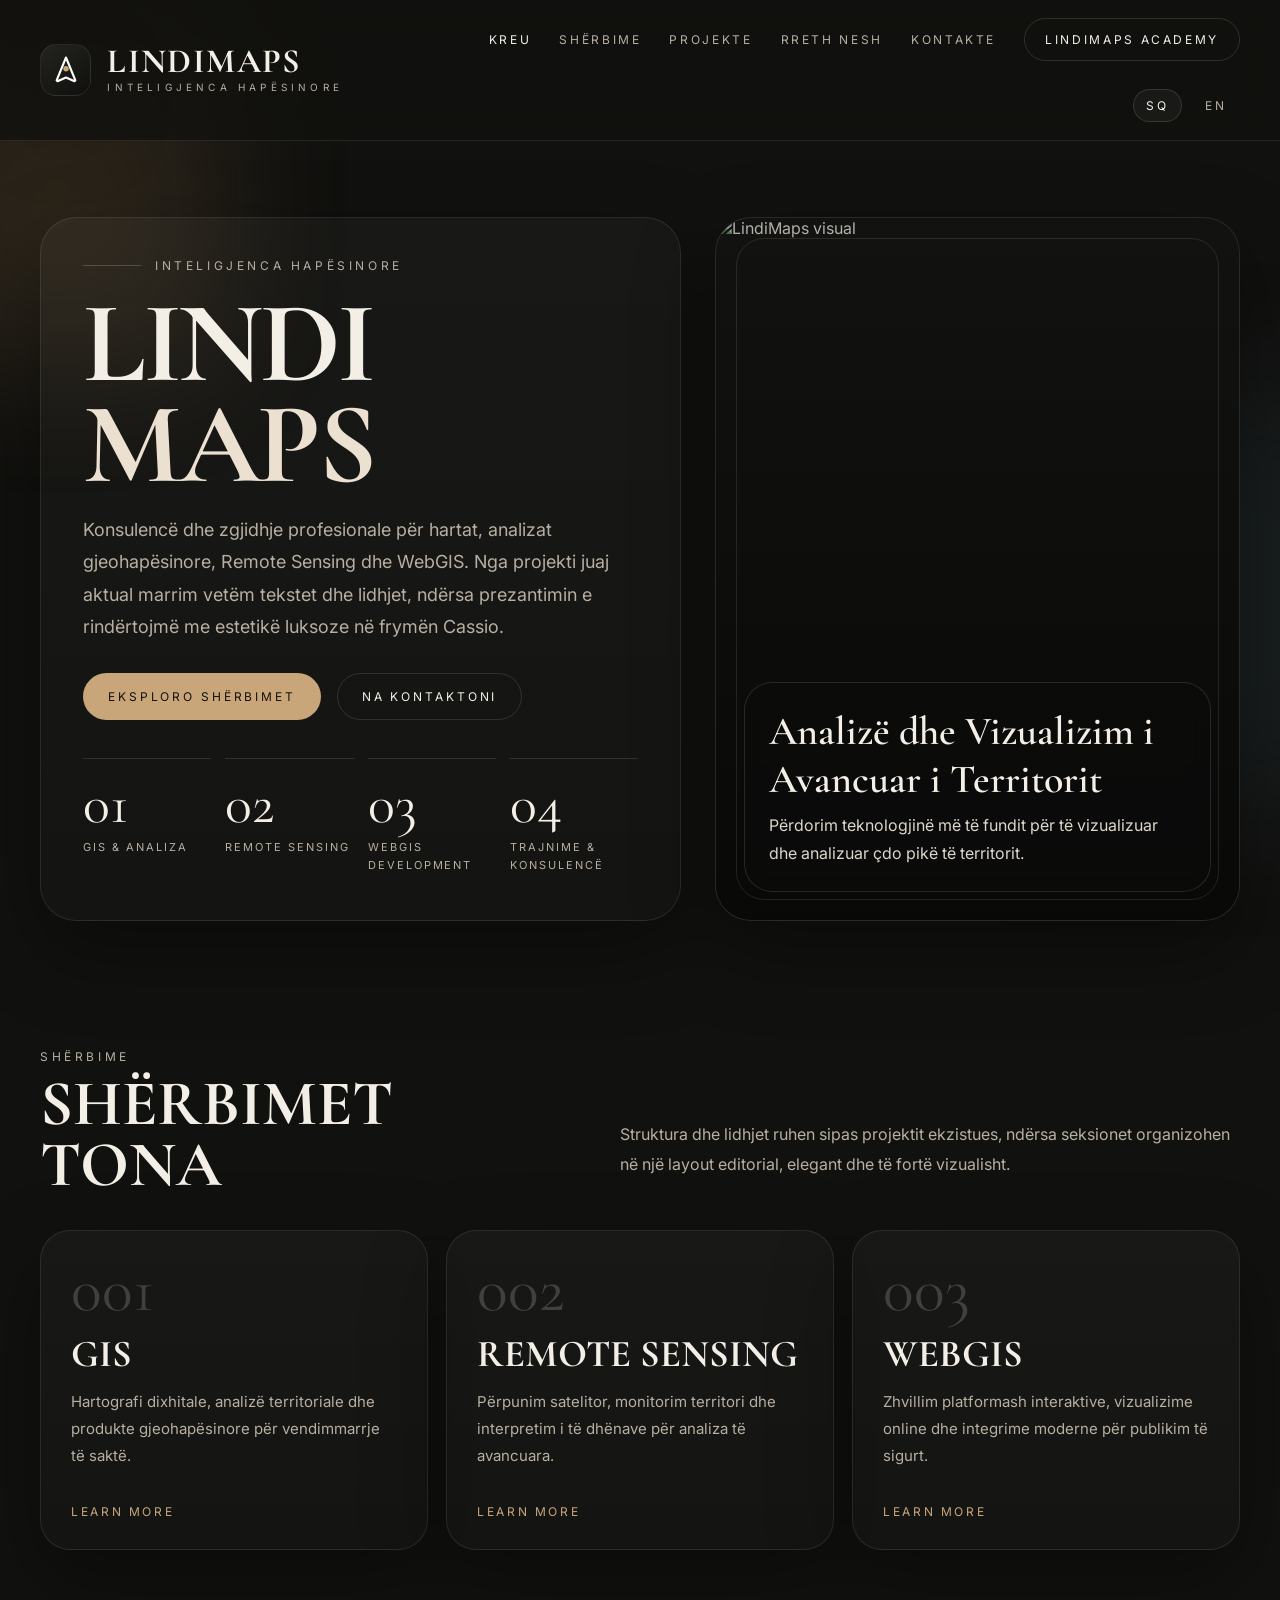
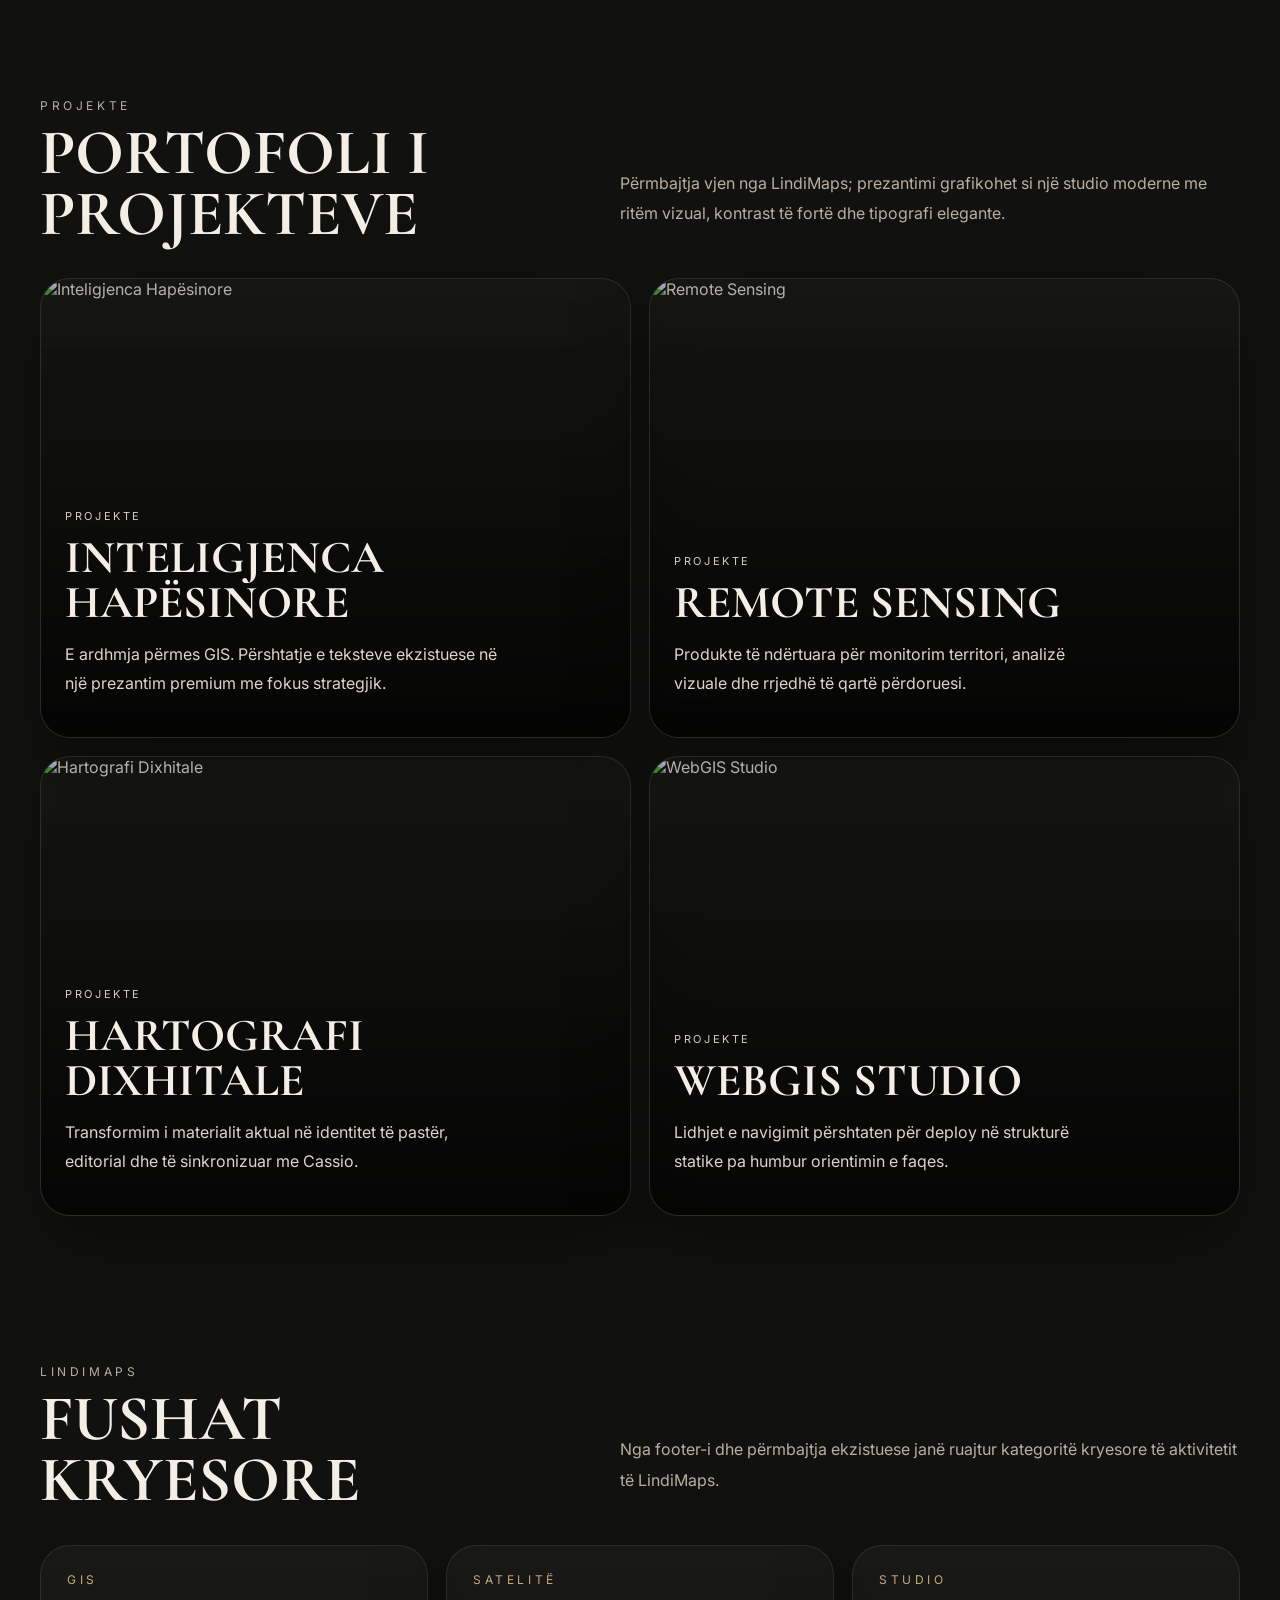
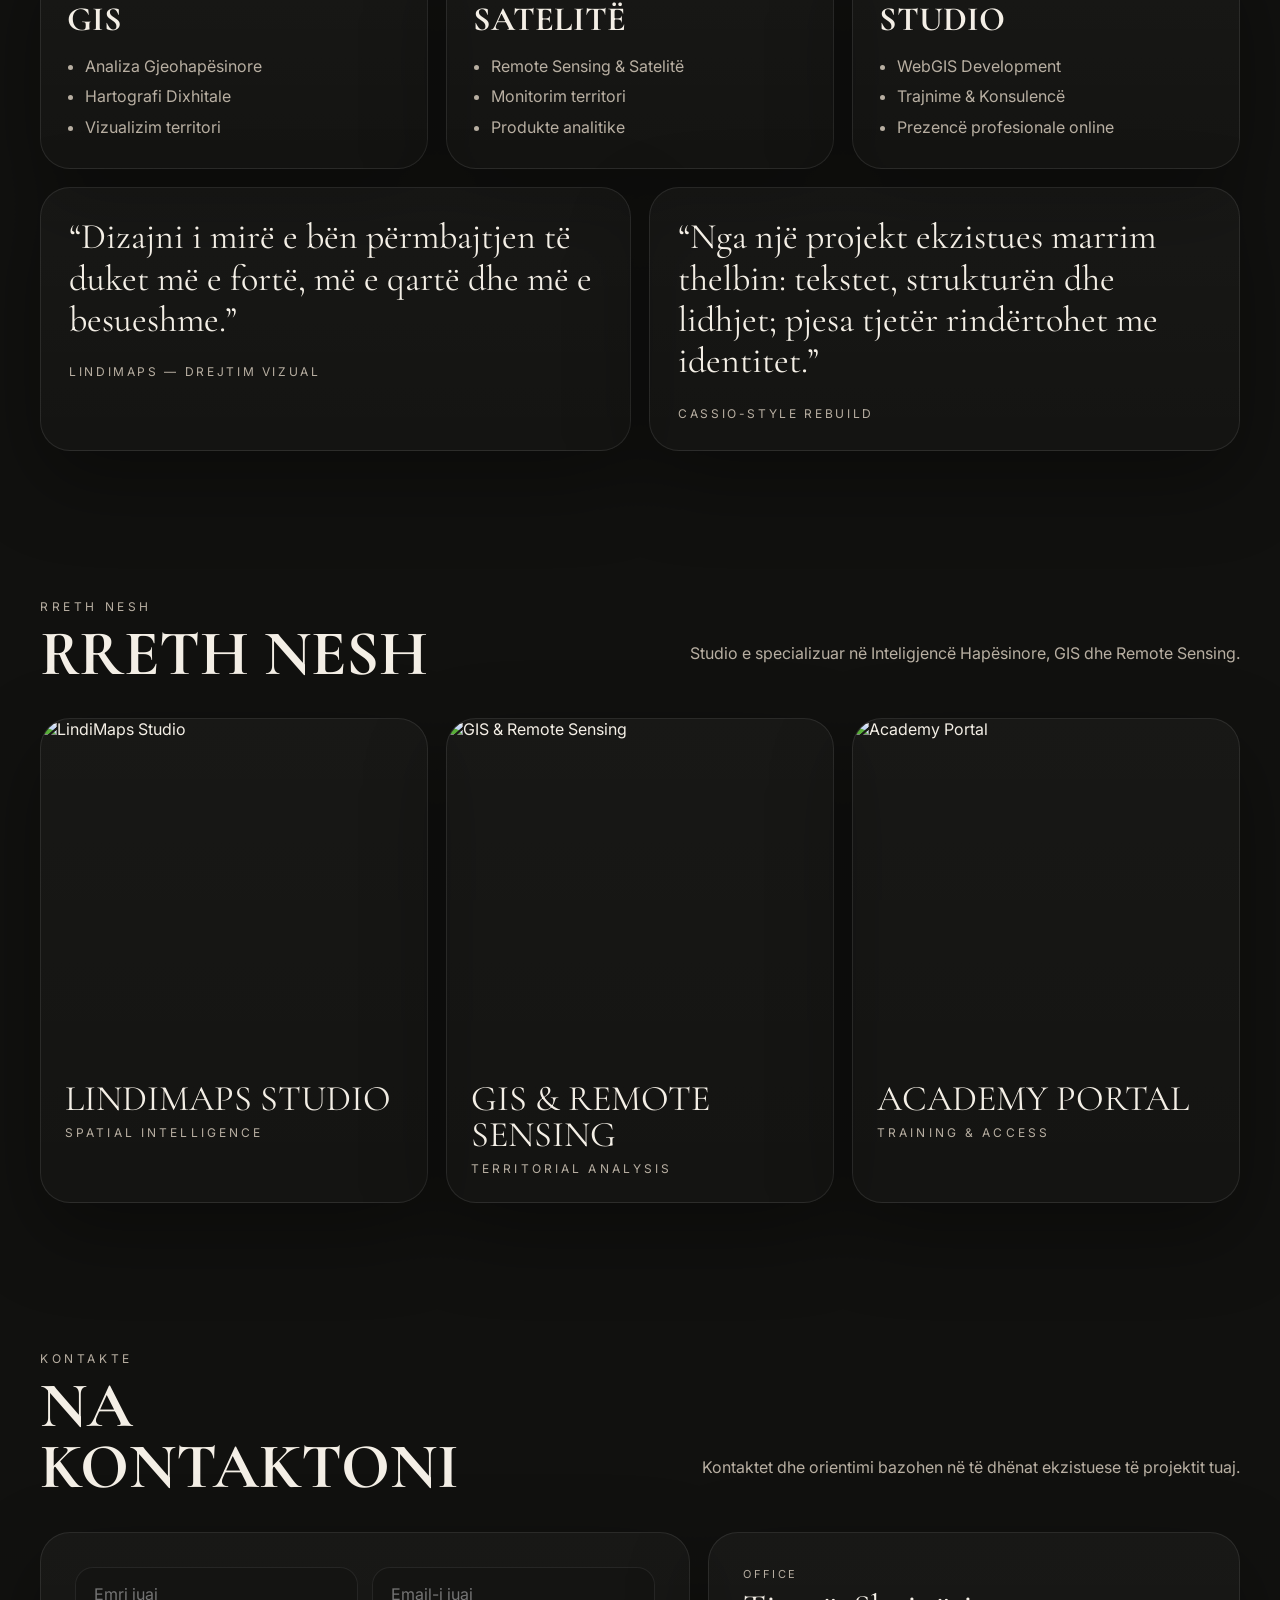
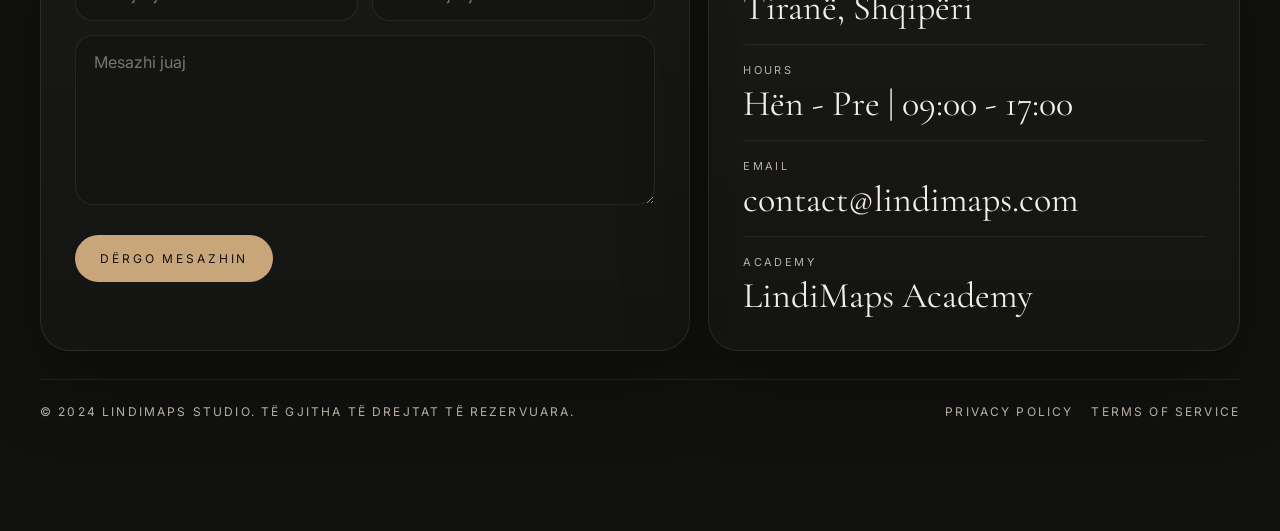
==== index.html @ 56bde719 "Add files via upload" ====
<!DOCTYPE html>
<html lang="sq">
<head>
  <meta charset="UTF-8" />
  <meta name="viewport" content="width=device-width, initial-scale=1.0" />
  <title>LindiMaps | Cassio Edition</title>
  <link rel="canonical" href="https://lindimaps.com/en/" />
  <link rel="preconnect" href="https://fonts.googleapis.com">
  <link rel="preconnect" href="https://fonts.gstatic.com" crossorigin>
  <link href="https://fonts.googleapis.com/css2?family=Cormorant+Garamond:wght@400;500;600;700&family=Inter:wght@400;500;600;700&display=swap" rel="stylesheet">
  <link rel="stylesheet" href="assets/css/cassio-lindimaps.css" />
</head>
<body>
<div class="site-shell">
  <header class="topbar">
    <div class="container topbar-inner">
      <a class="brand" href="/en/">
        <span class="brand-mark">
          <svg viewBox="0 0 24 24" fill="none" xmlns="http://www.w3.org/2000/svg"><path d="M12 2L4.5 20.29L5.21 21L12 18L18.79 21L19.5 20.29L12 2Z" stroke="white" stroke-width="1.7" stroke-linejoin="round"/><circle cx="12" cy="11" r="2.2" fill="#c8a67a"/></svg>
        </span>
        <span class="brand-copy"><span class="brand-name">LindiMaps</span><span class="brand-tag">Inteligjenca Hapësinore</span></span>
      </a>
      <button class="mobile-toggle" data-nav-toggle>Menu</button>
      <nav class="nav" data-nav>
        <a href="#home" class="active">Kreu</a>
        <a href="#services">Shërbime</a>
        <a href="#projects">Projekte</a>
        <a href="#about">Rreth Nesh</a>
        <a href="#contact">Kontakte</a>
        <a class="nav-cta" href="/sq/akademia/">LindiMaps Academy</a>
        <span class="lang-switch">
          <a href="/" class="active">SQ</a>
          <a href="/en/" class="">EN</a>
        </span>
      </nav>
    </div>
  </header>

  <main>
    <section class="hero" id="home">
      <div class="container hero-grid">
        <div class="hero-copy reveal">
          <div>
            <div class="eyebrow">Inteligjenca Hapësinore</div>
            <h1 class="hero-title">Lindi <span>Maps</span></h1>
            <p class="hero-text">Konsulencë dhe zgjidhje profesionale për hartat, analizat gjeohapësinore, Remote Sensing dhe WebGIS. Nga projekti juaj aktual marrim vetëm tekstet dhe lidhjet, ndërsa prezantimin e rindërtojmë me estetikë luksoze në frymën Cassio.</p>
            <div class="hero-actions">
              <a class="btn btn-primary" href="/sq/sherbime/">Eksploro Shërbimet</a>
              <a class="btn btn-secondary" href="#contact">Na Kontaktoni</a>
            </div>
          </div>
          <div class="hero-stats"><div class='stat'><div class='stat-number'>01</div><div class='stat-label'>GIS & Analiza</div></div><div class='stat'><div class='stat-number'>02</div><div class='stat-label'>Remote Sensing</div></div><div class='stat'><div class='stat-number'>03</div><div class='stat-label'>WebGIS Development</div></div><div class='stat'><div class='stat-number'>04</div><div class='stat-label'>Trajnime & Konsulencë</div></div></div>
        </div>
        <div class="hero-visual reveal">
          <img src="https://images.unsplash.com/photo-1451187580459-43490279c0fa?auto=format&fit=crop&w=1400&q=80" alt="LindiMaps visual" />
          <div class="visual-card">
            <h3>Analizë dhe Vizualizim i Avancuar i Territorit</h3>
            <p>Përdorim teknologjinë më të fundit për të vizualizuar dhe analizuar çdo pikë të territorit.</p>
          </div>
        </div>
      </div>
    </section>

    <section class="section" id="services">
      <div class="container">
        <div class="section-head reveal">
          <div><div class="kicker">Shërbime</div><h2 class="section-title">Shërbimet tona</h2></div>
          <p class="section-desc">Struktura dhe lidhjet ruhen sipas projektit ekzistues, ndërsa seksionet organizohen në një layout editorial, elegant dhe të fortë vizualisht.</p>
        </div>
        <div class="services-grid"><article class='service-card reveal'><div><div class='service-index'>001</div><h3 class='service-title'>GIS</h3><p class='service-text'>Hartografi dixhitale, analizë territoriale dhe produkte gjeohapësinore për vendimmarrje të saktë.</p></div><a class='service-link' href='/sq/sherbime/'>Learn more</a></article><article class='service-card reveal'><div><div class='service-index'>002</div><h3 class='service-title'>Remote Sensing</h3><p class='service-text'>Përpunim satelitor, monitorim territori dhe interpretim i të dhënave për analiza të avancuara.</p></div><a class='service-link' href='/sq/sherbime/'>Learn more</a></article><article class='service-card reveal'><div><div class='service-index'>003</div><h3 class='service-title'>WebGIS</h3><p class='service-text'>Zhvillim platformash interaktive, vizualizime online dhe integrime moderne për publikim të sigurt.</p></div><a class='service-link' href='/sq/sherbime/'>Learn more</a></article></div>
      </div>
    </section>

    <section class="section" id="projects">
      <div class="container">
        <div class="section-head reveal">
          <div><div class="kicker">Projekte</div><h2 class="section-title">Portofoli i projekteve</h2></div>
          <p class="section-desc">Përmbajtja vjen nga LindiMaps; prezantimi grafikohet si një studio moderne me ritëm vizual, kontrast të fortë dhe tipografi elegante.</p>
        </div>
        <div class="projects-grid"><a class='project-card reveal' href='/'><img src='https://images.unsplash.com/photo-1460574283810-2aab119d8511?auto=format&fit=crop&w=1200&q=80' alt='Inteligjenca Hapësinore'><div class='project-content'><div class='project-meta'>Projekte</div><h3 class='project-title'>Inteligjenca Hapësinore</h3><p class='project-text'>E ardhmja përmes GIS. Përshtatje e teksteve ekzistuese në një prezantim premium me fokus strategjik.</p></div></a><a class='project-card reveal' href='/sq/projekte/'><img src='https://images.unsplash.com/photo-1500530855697-b586d89ba3ee?auto=format&fit=crop&w=1200&q=80' alt='Remote Sensing'><div class='project-content'><div class='project-meta'>Projekte</div><h3 class='project-title'>Remote Sensing</h3><p class='project-text'>Produkte të ndërtuara për monitorim territori, analizë vizuale dhe rrjedhë të qartë përdoruesi.</p></div></a><a class='project-card reveal' href='/sq/projekte/'><img src='https://images.unsplash.com/photo-1451187580459-43490279c0fa?auto=format&fit=crop&w=1200&q=80' alt='Hartografi Dixhitale'><div class='project-content'><div class='project-meta'>Projekte</div><h3 class='project-title'>Hartografi Dixhitale</h3><p class='project-text'>Transformim i materialit aktual në identitet të pastër, editorial dhe të sinkronizuar me Cassio.</p></div></a><a class='project-card reveal' href='/sq/projekte/'><img src='https://images.unsplash.com/photo-1486406146926-c627a92ad1ab?auto=format&fit=crop&w=1200&q=80' alt='WebGIS Studio'><div class='project-content'><div class='project-meta'>Projekte</div><h3 class='project-title'>WebGIS Studio</h3><p class='project-text'>Lidhjet e navigimit përshtaten për deploy në strukturë statike pa humbur orientimin e faqes.</p></div></a></div>
      </div>
    </section>

    <section class="section">
      <div class="container">
        <div class="section-head reveal">
          <div><div class="kicker">LindiMaps</div><h2 class="section-title">Fushat kryesore</h2></div>
          <p class="section-desc">Nga footer-i dhe përmbajtja ekzistuese janë ruajtur kategoritë kryesore të aktivitetit të LindiMaps.</p>
        </div>
        <div class="awards-grid"><article class='award-card reveal'><div class='award-year'>GIS</div><h3 class='award-title'>GIS</h3><ul><li>Analiza Gjeohapësinore</li><li>Hartografi Dixhitale</li><li>Vizualizim territori</li></ul></article><article class='award-card reveal'><div class='award-year'>Satelitë</div><h3 class='award-title'>Satelitë</h3><ul><li>Remote Sensing & Satelitë</li><li>Monitorim territori</li><li>Produkte analitike</li></ul></article><article class='award-card reveal'><div class='award-year'>Studio</div><h3 class='award-title'>Studio</h3><ul><li>WebGIS Development</li><li>Trajnime & Konsulencë</li><li>Prezencë profesionale online</li></ul></article></div>
        <div class="quotes"><article class='quote-card reveal'><p>“Dizajni i mirë e bën përmbajtjen të duket më e fortë, më e qartë dhe më e besueshme.”</p><span>LindiMaps — drejtim vizual</span></article><article class='quote-card reveal'><p>“Nga një projekt ekzistues marrim thelbin: tekstet, strukturën dhe lidhjet; pjesa tjetër rindërtohet me identitet.”</p><span>Cassio-style rebuild</span></article></div>
      </div>
    </section>

    <section class="section" id="about">
      <div class="container">
        <div class="section-head reveal">
          <div><div class="kicker">Rreth Nesh</div><h2 class="section-title">Rreth nesh</h2></div>
          <p class="section-desc">Studio e specializuar në Inteligjencë Hapësinore, GIS dhe Remote Sensing.</p>
        </div>
        <div class="team-grid"><article class='team-card reveal'><img src='https://images.unsplash.com/photo-1497366754035-f200968a6e72?auto=format&fit=crop&w=900&q=80' alt='LindiMaps Studio'><div class='team-copy'><div class='team-name'>LindiMaps Studio</div><div class='team-role'>Spatial Intelligence</div></div></article><article class='team-card reveal'><img src='https://images.unsplash.com/photo-1497366811353-6870744d04b2?auto=format&fit=crop&w=900&q=80' alt='GIS & Remote Sensing'><div class='team-copy'><div class='team-name'>GIS & Remote Sensing</div><div class='team-role'>Territorial Analysis</div></div></article><article class='team-card reveal'><img src='https://images.unsplash.com/photo-1516321318423-f06f85e504b3?auto=format&fit=crop&w=900&q=80' alt='Academy Portal'><div class='team-copy'><div class='team-name'>Academy Portal</div><div class='team-role'>Training & Access</div></div></article></div>
      </div>
    </section>

    <section class="section" id="contact">
      <div class="container">
        <div class="section-head reveal">
          <div><div class="kicker">Kontakte</div><h2 class="section-title">Na kontaktoni</h2></div>
          <p class="section-desc">Kontaktet dhe orientimi bazohen në të dhënat ekzistuese të projektit tuaj.</p>
        </div>
        <div class="contact-grid">
          <div class="contact-card reveal">
            <form>
              <div class="form-grid">
                <input class="field" type="text" placeholder="Emri juaj" />
                <input class="field" type="email" placeholder="Email-i juaj" />
                <textarea class="message-field" placeholder="Mesazhi juaj"></textarea>
              </div>
              <div class="hero-actions"><button class="btn btn-primary" type="button">Dërgo mesazhin</button></div>
            </form>
          </div>
          <div class="contact-card reveal">
            <div class="contact-list">
              <div class="contact-item"><div class="contact-label">Office</div><div class="contact-value">Tiranë, Shqipëri</div></div>
              <div class="contact-item"><div class="contact-label">Hours</div><div class="contact-value">Hën - Pre | 09:00 - 17:00</div></div>
              <div class="contact-item"><div class="contact-label">Email</div><div class="contact-value">contact@lindimaps.com</div></div>
              <div class="contact-item"><div class="contact-label">Academy</div><div class="contact-value"><a href="/sq/akademia/">LindiMaps Academy</a></div></div>
            </div>
          </div>
        </div>
        <footer class="footer">
          <div class="footer-inner">
            <div class="footer-copy">© 2024 LindiMaps Studio. Të gjitha të drejtat të rezervuara.</div>
            <div class="footer-links">
              <a href="#">Privacy Policy</a>
              <a href="#">Terms of Service</a>
            </div>
          </div>
        </footer>
      </div>
    </section>
  </main>
</div>
<script src="assets/js/cassio-lindimaps.js"></script>
</body>
</html>
---- assets/css/cassio-lindimaps.css ----
:root{
  --bg:#11110f;
  --bg-2:#171714;
  --panel:#1d1d1a;
  --panel-2:#24241f;
  --text:#f4efe6;
  --muted:#b8afa2;
  --line:rgba(255,255,255,.09);
  --accent:#c8a67a;
  --accent-2:#ece0d0;
  --radius:28px;
  --shadow:0 30px 80px rgba(0,0,0,.35);
}
*{box-sizing:border-box}
html{scroll-behavior:smooth}
body{
  margin:0;
  font-family:Inter,system-ui,-apple-system,BlinkMacSystemFont,"Segoe UI",sans-serif;
  background:var(--bg);
  color:var(--text);
}
a{color:inherit;text-decoration:none}
img{max-width:100%;display:block}
button,input,textarea{font:inherit}
.site-shell{position:relative;overflow:hidden}
.site-shell::before,
.site-shell::after{
  content:"";position:fixed;inset:auto;pointer-events:none;z-index:0;filter:blur(70px);opacity:.16;
}
.site-shell::before{width:320px;height:320px;background:#b48a57;top:5%;left:-8%}
.site-shell::after{width:420px;height:420px;background:#44606d;right:-10%;bottom:10%}
.container{width:min(1200px,calc(100% - 48px));margin:0 auto;position:relative;z-index:1}
.topbar{position:sticky;top:0;z-index:20;background:rgba(17,17,15,.72);backdrop-filter:blur(18px);border-bottom:1px solid var(--line)}
.topbar-inner{display:flex;align-items:center;justify-content:space-between;gap:24px;padding:18px 0}
.brand{display:flex;align-items:center;gap:16px;min-width:0}
.brand-mark{width:52px;height:52px;border-radius:16px;background:linear-gradient(145deg,#23231f,#0f0f0d);display:grid;place-items:center;border:1px solid rgba(255,255,255,.08);box-shadow:var(--shadow)}
.brand-mark svg{width:30px;height:30px}
.brand-copy{display:flex;flex-direction:column;gap:4px;min-width:0}
.brand-name{font-family:"Cormorant Garamond",serif;font-size:34px;line-height:.9;font-weight:700;letter-spacing:.04em;text-transform:uppercase}
.brand-tag{font-size:10px;letter-spacing:.42em;text-transform:uppercase;color:var(--muted);white-space:nowrap}
.nav{display:flex;align-items:center;gap:28px;flex-wrap:wrap;justify-content:flex-end}
.nav a{font-size:12px;letter-spacing:.22em;text-transform:uppercase;color:var(--muted);transition:.25s ease}
.nav a:hover,.nav a.active{color:var(--text)}
.nav-cta{padding:13px 20px;border:1px solid rgba(255,255,255,.12);border-radius:999px;color:var(--text)!important}
.lang-switch{display:flex;gap:10px}
.lang-switch a{font-size:12px;letter-spacing:.24em;text-transform:uppercase;color:var(--muted);padding:8px 12px;border-radius:999px;border:1px solid transparent}
.lang-switch a.active{border-color:rgba(255,255,255,.12);color:var(--text);background:rgba(255,255,255,.04)}
.hero{padding:76px 0 54px;min-height:calc(100vh - 89px);display:flex;align-items:center}
.hero-grid{display:grid;grid-template-columns:minmax(0,1.1fr) minmax(360px,.9fr);gap:34px;align-items:stretch}
.hero-copy,.hero-visual{position:relative;border:1px solid var(--line);border-radius:36px;background:linear-gradient(180deg,rgba(255,255,255,.03),rgba(255,255,255,.015));box-shadow:var(--shadow)}
.hero-copy{padding:40px 42px 46px;display:flex;flex-direction:column;justify-content:space-between;overflow:hidden}
.eyebrow{display:flex;align-items:center;gap:14px;color:var(--muted);font-size:12px;letter-spacing:.3em;text-transform:uppercase}
.eyebrow::before{content:"";width:58px;height:1px;background:rgba(255,255,255,.18)}
.hero-title{font-family:"Cormorant Garamond",serif;font-size:clamp(66px,9vw,138px);line-height:.88;font-weight:700;letter-spacing:-.03em;text-transform:uppercase;margin:20px 0 18px;max-width:8ch}
.hero-title span{display:block;color:var(--accent-2)}
.hero-text{max-width:560px;color:var(--muted);font-size:18px;line-height:1.8}
.hero-actions{display:flex;gap:16px;flex-wrap:wrap;margin-top:30px}
.btn{display:inline-flex;align-items:center;justify-content:center;gap:10px;border-radius:999px;padding:15px 24px;font-size:12px;letter-spacing:.24em;text-transform:uppercase;transition:.25s ease;border:1px solid rgba(255,255,255,.12)}
.btn-primary{background:var(--accent);color:#16120d;border-color:transparent}
.btn-primary:hover{transform:translateY(-2px)}
.btn-secondary:hover{background:rgba(255,255,255,.05)}
.hero-stats{display:grid;grid-template-columns:repeat(4,1fr);gap:14px;margin-top:38px}
.stat{padding-top:22px;border-top:1px solid rgba(255,255,255,.12)}
.stat-number{font-family:"Cormorant Garamond",serif;font-size:56px;line-height:.85}
.stat-label{font-size:11px;letter-spacing:.18em;text-transform:uppercase;color:var(--muted);line-height:1.6;margin-top:10px}
.hero-visual{min-height:680px;overflow:hidden;background:#141412}
.hero-visual::before{content:"";position:absolute;inset:0;background:linear-gradient(180deg,rgba(0,0,0,.1),rgba(0,0,0,.58));z-index:1}
.hero-visual::after{content:"";position:absolute;inset:20px;border:1px solid rgba(255,255,255,.1);border-radius:28px;z-index:1}
.hero-visual img{position:absolute;inset:0;width:100%;height:100%;object-fit:cover;filter:saturate(.9) brightness(.82)}
.visual-card{position:absolute;left:28px;right:28px;bottom:28px;z-index:2;padding:24px;border:1px solid rgba(255,255,255,.12);border-radius:28px;background:rgba(13,13,12,.52);backdrop-filter:blur(10px)}
.visual-card h3{margin:0 0 8px;font-family:"Cormorant Garamond",serif;font-size:40px;font-weight:600}
.visual-card p{margin:0;color:#ded6cb;line-height:1.75}
.section{padding:74px 0}
.section-head{display:grid;grid-template-columns:minmax(0,.75fr) minmax(0,1fr);gap:20px;align-items:end;margin-bottom:34px}
.kicker{color:var(--muted);font-size:12px;letter-spacing:.3em;text-transform:uppercase}
.section-title{font-family:"Cormorant Garamond",serif;font-size:clamp(42px,5vw,76px);line-height:.95;text-transform:uppercase;margin:10px 0 0}
.section-desc{color:var(--muted);font-size:16px;line-height:1.9;max-width:620px;justify-self:end}
.services-grid,.projects-grid,.team-grid,.awards-grid,.contact-grid{display:grid;gap:18px}
.services-grid{grid-template-columns:repeat(3,minmax(0,1fr))}
.service-card,.project-card,.award-card,.quote-card,.contact-card,.team-card,.login-card{border:1px solid var(--line);border-radius:30px;background:linear-gradient(180deg,rgba(255,255,255,.03),rgba(255,255,255,.015));box-shadow:var(--shadow)}
.service-card{padding:30px;min-height:250px;display:flex;flex-direction:column;justify-content:space-between}
.service-index{font-family:"Cormorant Garamond",serif;font-size:64px;color:rgba(255,255,255,.18);line-height:.9}
.service-title{font-family:"Cormorant Garamond",serif;font-size:38px;line-height:.96;text-transform:uppercase;margin:18px 0 10px}
.service-text{color:var(--muted);line-height:1.8;font-size:15px}
.service-link{margin-top:20px;font-size:12px;letter-spacing:.22em;text-transform:uppercase;color:var(--accent)}
.projects-grid{grid-template-columns:repeat(2,minmax(0,1fr))}
.project-card{overflow:hidden;position:relative;min-height:460px}
.project-card img{position:absolute;inset:0;width:100%;height:100%;object-fit:cover;filter:brightness(.74)}
.project-card::before{content:"";position:absolute;inset:0;background:linear-gradient(180deg,rgba(0,0,0,.12),rgba(0,0,0,.75))}
.project-content{position:absolute;inset:auto 24px 24px;z-index:1}
.project-meta{font-size:11px;letter-spacing:.24em;text-transform:uppercase;color:#d7cec2}
.project-title{font-family:"Cormorant Garamond",serif;font-size:46px;line-height:.96;text-transform:uppercase;margin:12px 0 8px}
.project-text{color:#ddd5cb;line-height:1.8;max-width:440px}
.awards-grid{grid-template-columns:repeat(3,minmax(0,1fr))}
.award-card{padding:26px;min-height:220px}
.award-year{font-size:12px;letter-spacing:.3em;text-transform:uppercase;color:var(--accent)}
.award-title{font-family:"Cormorant Garamond",serif;font-size:34px;line-height:1;margin:16px 0 14px;text-transform:uppercase}
.award-card ul{margin:0;padding-left:18px;color:var(--muted);line-height:1.9}
.quotes{display:grid;grid-template-columns:repeat(2,minmax(0,1fr));gap:18px;margin-top:18px}
.quote-card{padding:28px}
.quote-card p{font-family:"Cormorant Garamond",serif;font-size:36px;line-height:1.15;margin:0 0 20px}
.quote-card span{font-size:12px;letter-spacing:.22em;text-transform:uppercase;color:var(--muted)}
.team-grid{grid-template-columns:repeat(3,minmax(0,1fr))}
.team-card{overflow:hidden}
.team-card img{height:340px;width:100%;object-fit:cover}
.team-copy{padding:22px 24px 26px}
.team-name{font-family:"Cormorant Garamond",serif;font-size:36px;text-transform:uppercase;line-height:1}
.team-role{color:var(--muted);font-size:12px;letter-spacing:.26em;text-transform:uppercase;margin-top:8px}
.contact-grid{grid-template-columns:minmax(0,1.1fr) minmax(360px,.9fr)}
.contact-card{padding:34px}
.form-grid{display:grid;grid-template-columns:1fr 1fr;gap:14px}
.field,.message-field{width:100%;padding:16px 18px;border-radius:18px;border:1px solid rgba(255,255,255,.08);background:#141412;color:var(--text);outline:none}
.message-field{min-height:170px;resize:vertical;grid-column:1/-1}
.contact-list{display:grid;gap:18px}
.contact-item{padding-bottom:16px;border-bottom:1px solid rgba(255,255,255,.08)}
.contact-item:last-child{padding-bottom:0;border-bottom:none}
.contact-label{font-size:11px;letter-spacing:.22em;text-transform:uppercase;color:var(--muted);margin-bottom:8px}
.contact-value{font-family:"Cormorant Garamond",serif;font-size:36px;line-height:1.08}
.footer{padding:24px 0 38px;border-top:1px solid var(--line);margin-top:28px}
.footer-inner{display:flex;justify-content:space-between;gap:20px;align-items:center;flex-wrap:wrap}
.footer-copy{font-size:12px;letter-spacing:.18em;text-transform:uppercase;color:var(--muted)}
.footer-links{display:flex;gap:18px;flex-wrap:wrap}
.footer-links a{font-size:12px;letter-spacing:.18em;text-transform:uppercase;color:var(--muted)}
.reveal{opacity:0;transform:translateY(28px);transition:opacity .8s ease, transform .8s ease}
.reveal.is-visible{opacity:1;transform:none}
.page-hero-small{padding:110px 0 60px;text-align:center}
.page-hero-small .section-title{max-width:12ch;margin:12px auto 0}
.login-layout{min-height:100vh;display:grid;grid-template-columns:minmax(0,1.15fr) minmax(360px,.85fr)}
.login-panel{position:relative;padding:42px;display:flex;align-items:flex-end;background:url('https://images.unsplash.com/photo-1511818966892-d7d671e672a2?auto=format&fit=crop&w=1400&q=80') center/cover no-repeat}
.login-panel::before{content:"";position:absolute;inset:0;background:linear-gradient(180deg,rgba(11,11,10,.18),rgba(11,11,10,.76))}
.login-panel-copy{position:relative;z-index:1;max-width:580px}
.login-panel-copy .section-title{font-size:clamp(54px,7vw,108px)}
.login-wrap{display:flex;align-items:center;justify-content:center;padding:42px;background:linear-gradient(180deg,#151512,#11110f)}
.login-card{width:min(100%,520px);padding:34px}
.login-card h1{font-family:"Cormorant Garamond",serif;font-size:52px;line-height:.95;text-transform:uppercase;margin:0 0 8px}
.login-card p{color:var(--muted);line-height:1.8}
.login-actions{display:grid;gap:14px;margin-top:24px}
.form-stack{display:grid;gap:14px;margin-top:28px}
.helper-links{display:flex;justify-content:space-between;gap:12px;flex-wrap:wrap;margin-top:16px}
.mobile-toggle{display:none;border:1px solid rgba(255,255,255,.12);background:transparent;color:var(--text);border-radius:999px;padding:12px 16px;letter-spacing:.18em;text-transform:uppercase;font-size:11px}
@media (max-width: 980px){
  .hero-grid,.section-head,.contact-grid,.login-layout{grid-template-columns:1fr}
  .hero-stats,.services-grid,.projects-grid,.awards-grid,.team-grid,.quotes{grid-template-columns:1fr 1fr}
  .section-desc{justify-self:start}
  .hero-visual{min-height:520px}
}
@media (max-width: 760px){
  .container{width:min(100% - 28px,1200px)}
  .topbar-inner{padding:14px 0;align-items:flex-start}
  .brand-name{font-size:28px}
  .brand-tag{letter-spacing:.28em;white-space:normal}
  .mobile-toggle{display:inline-flex}
  .nav{display:none;position:absolute;left:14px;right:14px;top:76px;background:rgba(20,20,18,.98);padding:18px;border:1px solid var(--line);border-radius:22px;box-shadow:var(--shadow);flex-direction:column;align-items:flex-start}
  .nav.open{display:flex}
  .hero{padding-top:38px;min-height:auto}
  .hero-copy{padding:28px}
  .hero-title{font-size:56px}
  .hero-stats,.services-grid,.projects-grid,.awards-grid,.team-grid,.quotes,.form-grid{grid-template-columns:1fr}
  .visual-card h3{font-size:32px}
  .contact-value{font-size:28px}
}
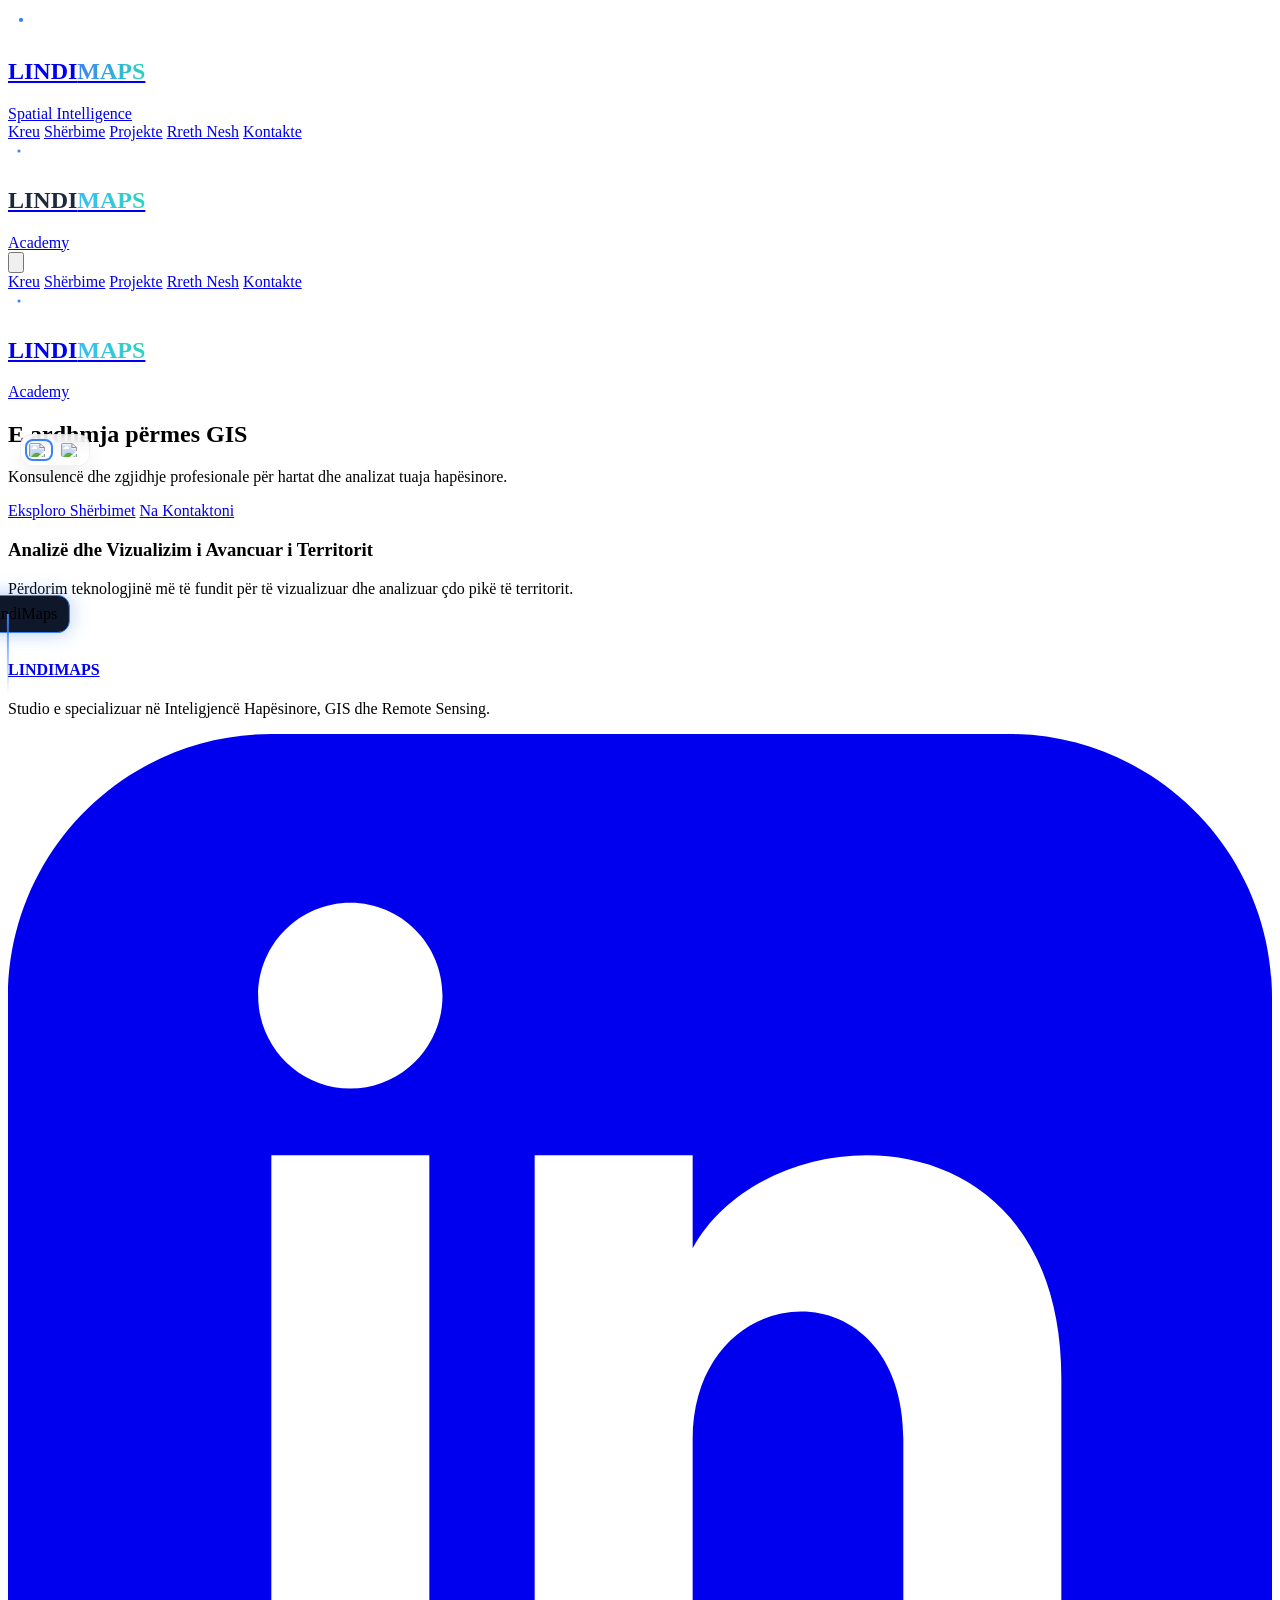
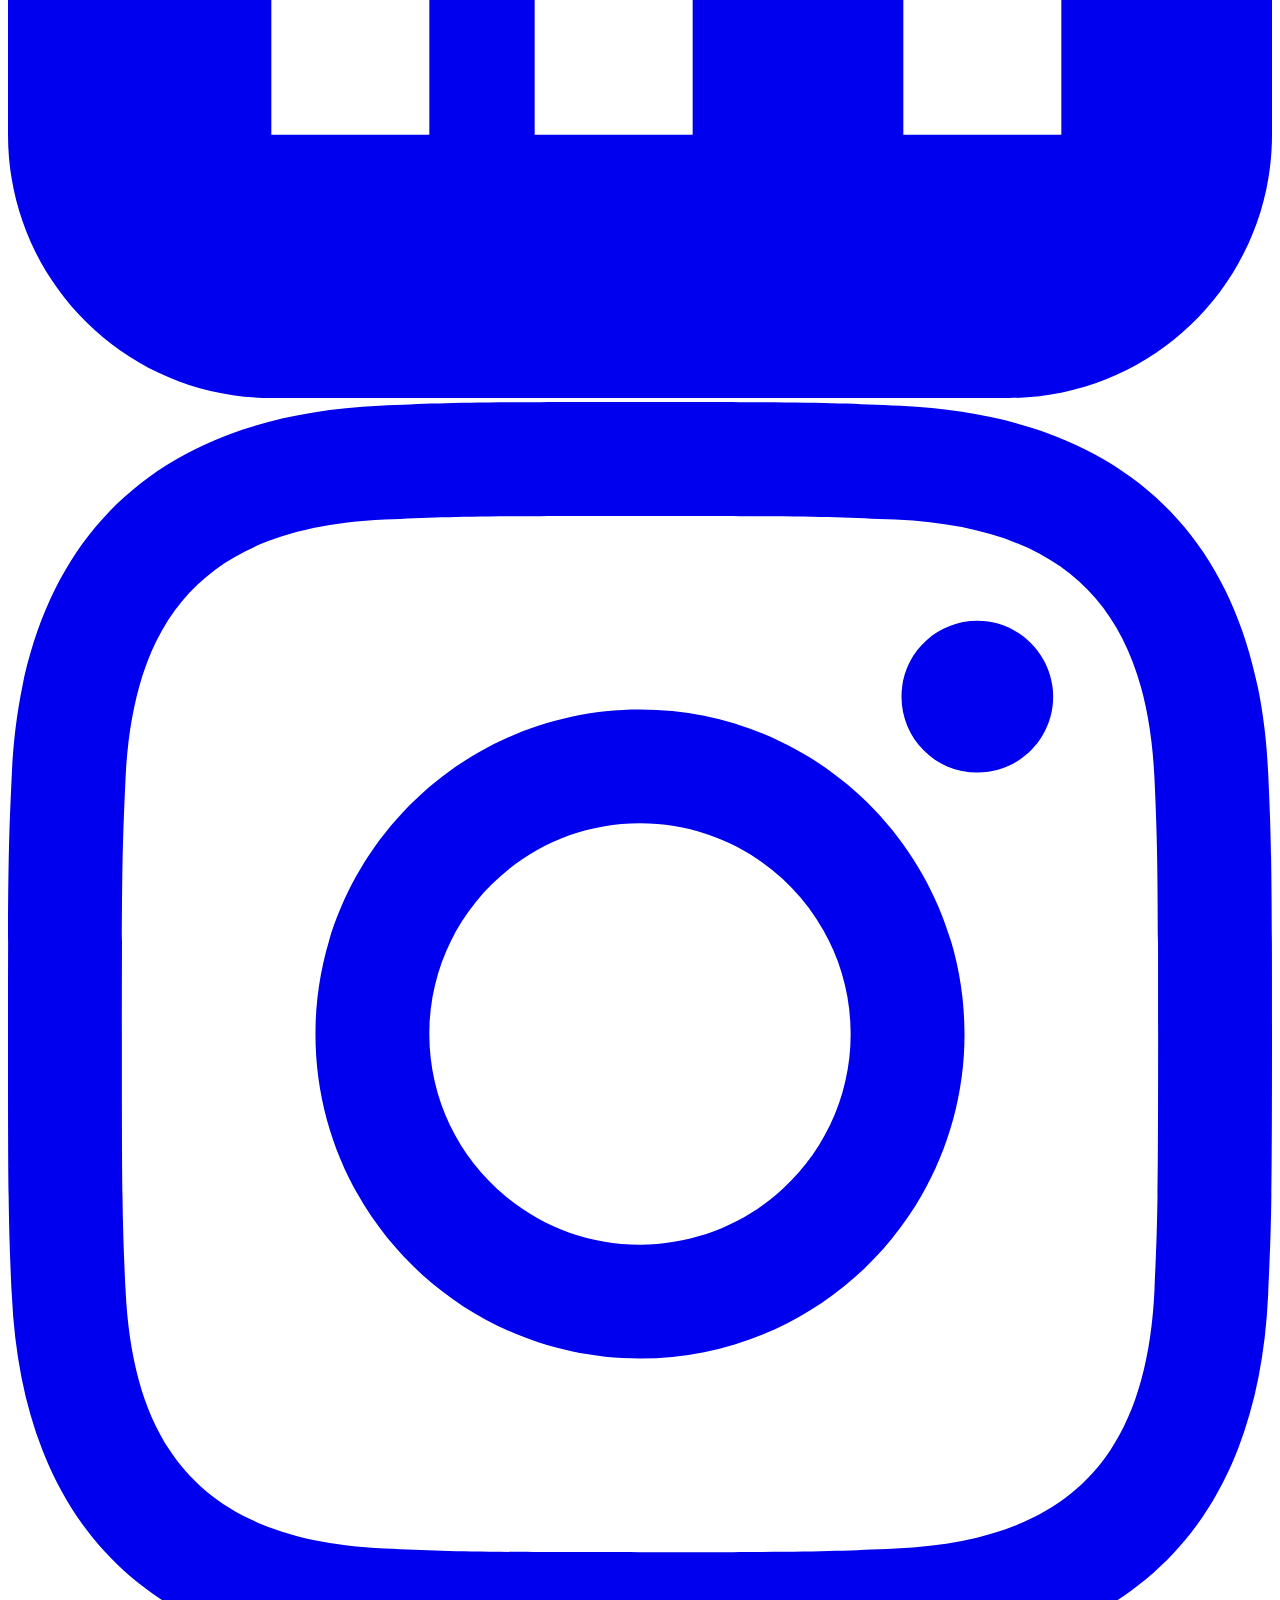
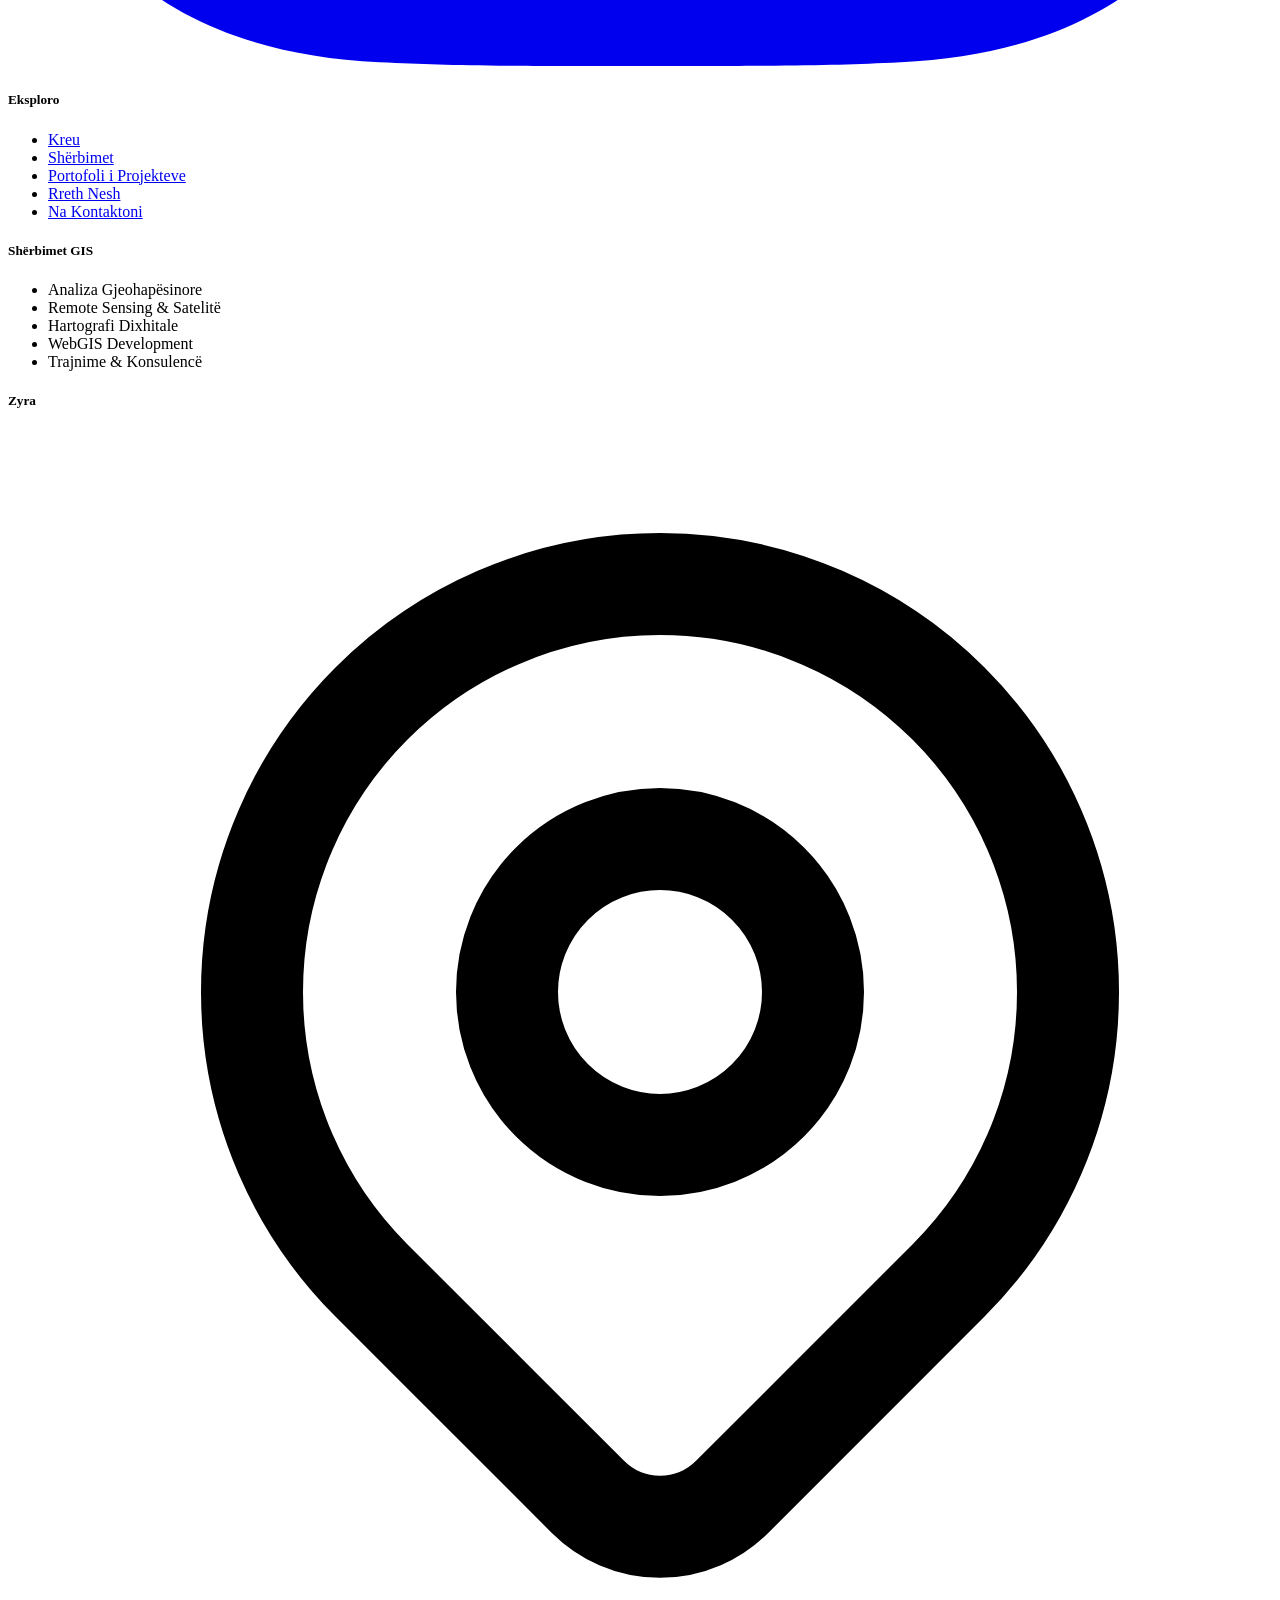
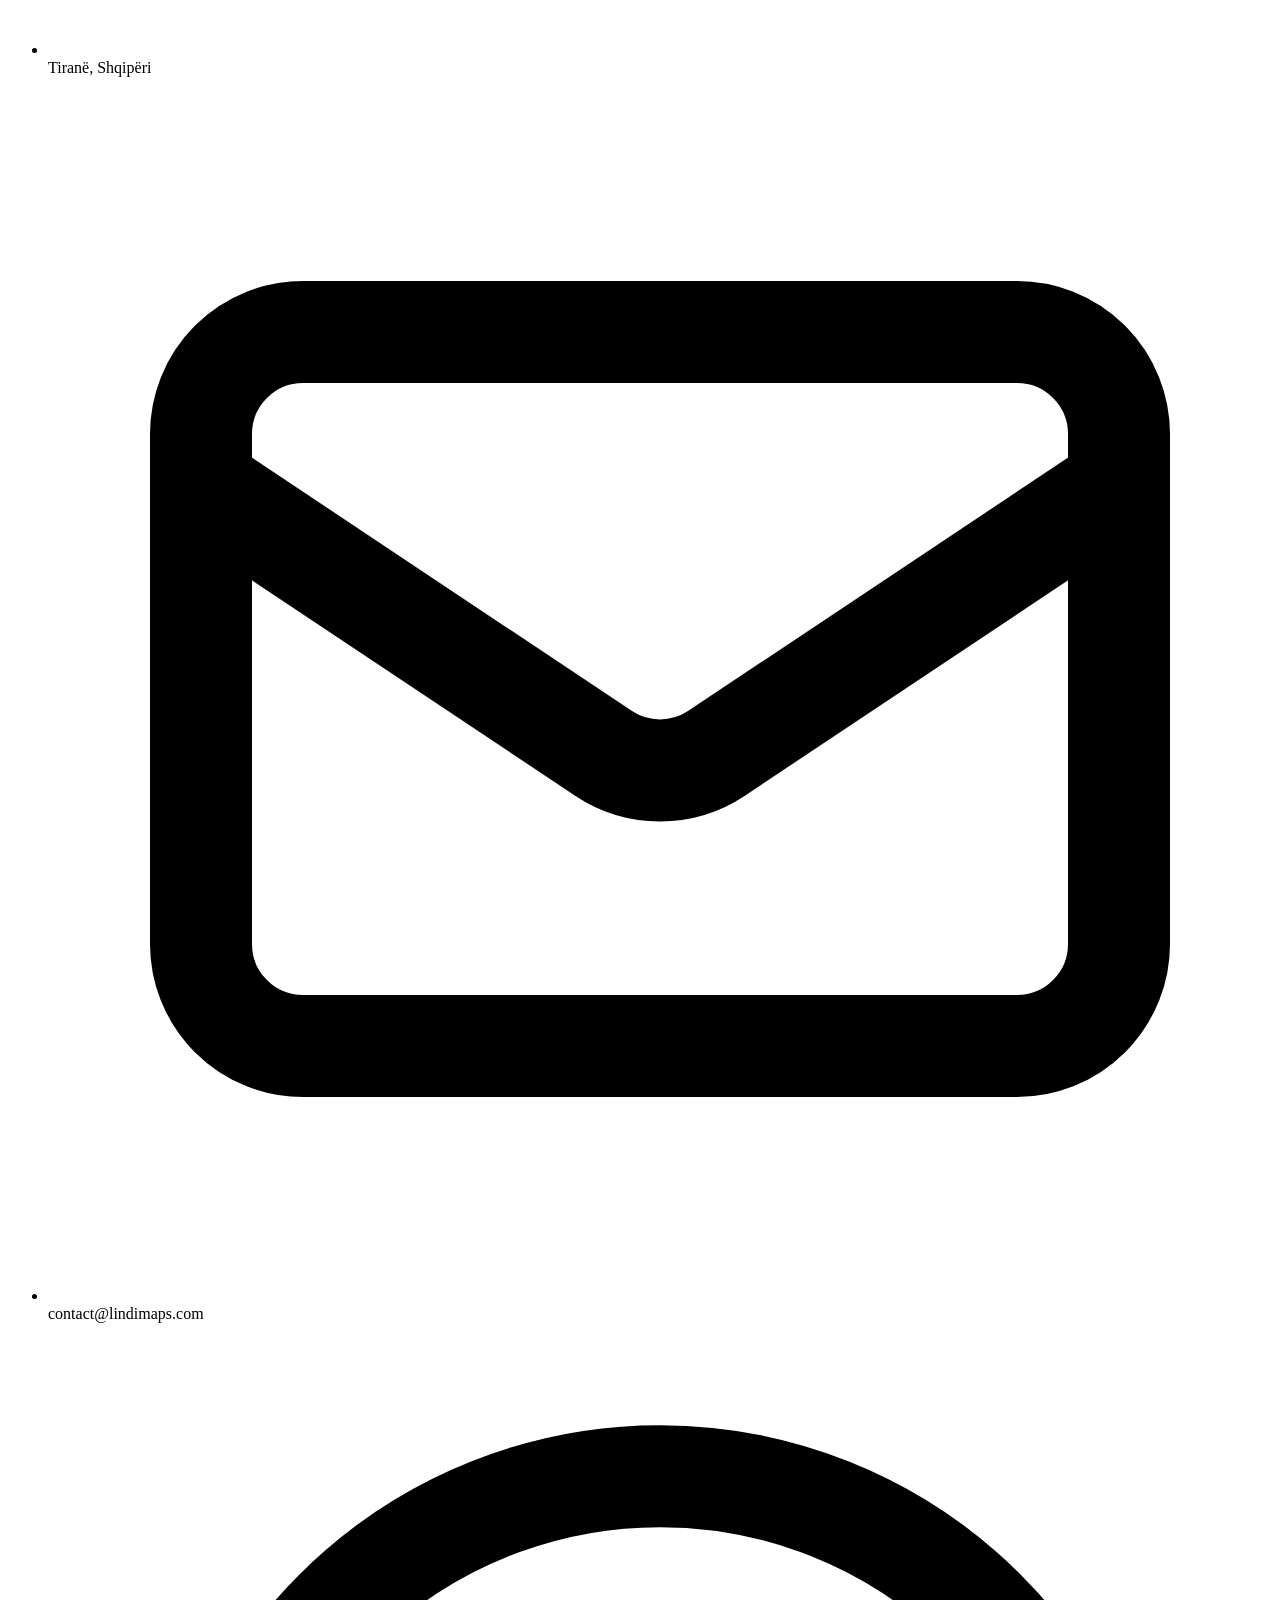
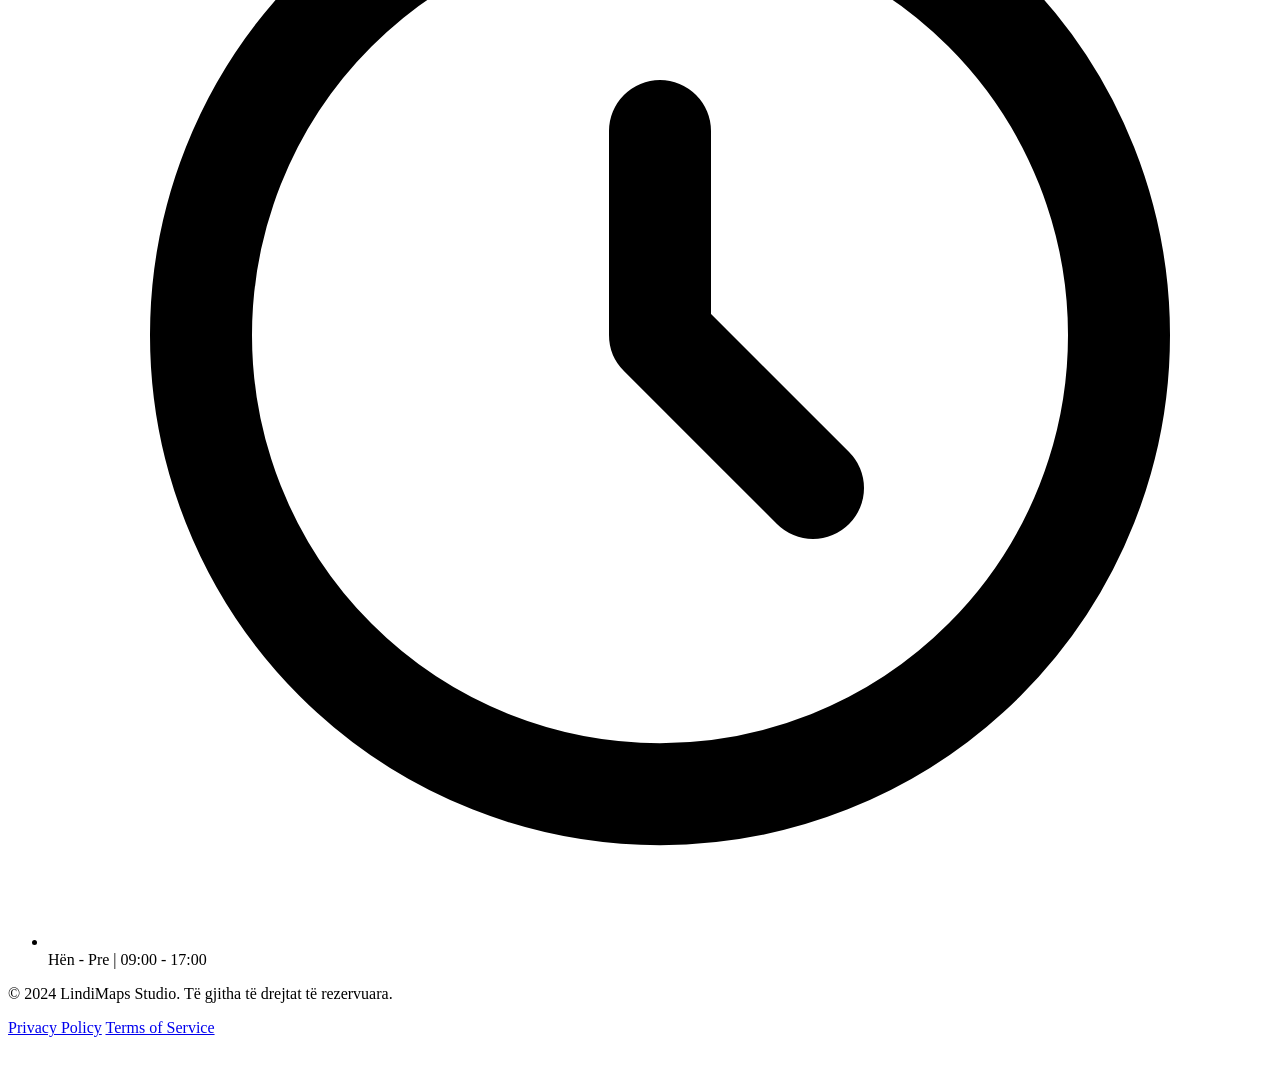
==== commit e0f92551: "Add files via upload" ====
--- a/index.html
+++ b/index.html
@@ -1,146 +1,417 @@
 <!DOCTYPE html>
 <html lang="sq">
 <head>
-  <meta charset="UTF-8" />
-  <meta name="viewport" content="width=device-width, initial-scale=1.0" />
-  <title>LindiMaps | Cassio Edition</title>
-  <link rel="canonical" href="https://lindimaps.com/en/" />
-  <link rel="preconnect" href="https://fonts.googleapis.com">
-  <link rel="preconnect" href="https://fonts.gstatic.com" crossorigin>
-  <link href="https://fonts.googleapis.com/css2?family=Cormorant+Garamond:wght@400;500;600;700&family=Inter:wght@400;500;600;700&display=swap" rel="stylesheet">
-  <link rel="stylesheet" href="assets/css/cassio-lindimaps.css" />
+    <meta charset="UTF-8">
+    <meta name="viewport" content="width=device-width, initial-scale=1.0">
+    <title>LindiMaps | Inteligjenca Hapësinore</title>
+    <link rel="canonical" href="https://lindimaps.com/" />
+    <script src="https://cdn.tailwindcss.com"></script>
+    <link rel="stylesheet" href="https://unpkg.com/leaflet@1.9.4/dist/leaflet.css" />
+    <style>
+        .hero-bg { background-image: url('https://images.unsplash.com/photo-1451187580459-43490279c0fa?auto=format&fit=crop&w=1920&q=80'); }
+        .logo-gradient { background: linear-gradient(to right, #3b82f6, #2dd4bf); -webkit-background-clip: text; -webkit-text-fill-color: transparent; }
+        
+        /* Butoni për lart */
+        #scroll-to-top {
+            transition: all 0.4s cubic-bezier(0.4, 0, 0.2, 1);
+            opacity: 0;
+            visibility: hidden;
+            pointer-events: none;
+            transform: translateY(20px);
+        }
+        #scroll-to-top.show {
+            opacity: 1;
+            visibility: visible;
+            pointer-events: auto;
+            transform: translateY(0);
+        }
+
+        /* Animacion i pikes ne logo */
+        @keyframes pulse-dot {
+            0% { transform: scale(1); opacity: 1; }
+            50% { transform: scale(1.3); opacity: 0.7; }
+            100% { transform: scale(1); opacity: 1; }
+        }
+        .animate-dot { animation: pulse-dot 2s infinite ease-in-out; transform-origin: center; }
+        
+        .logo-container:hover .logo-bg { background-color: #2563eb; }
+        .logo-bg { transition: background-color 0.3s ease; }
+
+        /* Panel i gjuhes anash - Horizontal dhe jo i ngjitur */
+        .lang-switcher-side {
+            position: fixed;
+            left: 20px; 
+            top: 50%;
+            transform: translateY(-50%);
+            z-index: 2000;
+            display: flex;
+            flex-direction: row; 
+            gap: 8px;
+            background: rgba(255, 255, 255, 0.8);
+            backdrop-filter: blur(8px);
+            padding: 6px;
+            border-radius: 12px;
+            border: 1px solid rgba(0, 0, 0, 0.05);
+            box-shadow: 0 10px 25px -5px rgba(0, 0, 0, 0.1);
+        }
+        .lang-item {
+            display: flex;
+            align-items: center;
+            justify-content: center;
+            transition: all 0.3s ease;
+            padding: 2px;
+            border-radius: 6px;
+        }
+        .lang-item:hover {
+            transform: scale(1.1);
+            background: white;
+        }
+        .lang-item.active {
+            box-shadow: 0 0 0 2px #3b82f6;
+        }
+        .flag-icon {
+            width: 20px; 
+            height: 14px;
+            object-fit: cover;
+            border-radius: 2px;
+            display: block;
+        }
+
+        /* --- STILI I SATELITIT DHE SKANIMIT --- */
+        #map-container {
+            position: relative;
+        }
+        
+        #satellite-scanner {
+            position: absolute;
+            z-index: 500;
+            pointer-events: none;
+            display: flex;
+            flex-direction: column;
+            align-items: center;
+            justify-content: center;
+            transform: translate(-50%, -50%);
+        }
+
+        .satellite-body {
+            background: #0f172a;
+            padding: 8px 12px;
+            border-radius: 12px;
+            display: flex;
+            align-items: center;
+            gap: 8px;
+            border: 1px solid #3b82f6;
+            box-shadow: 0 0 20px rgba(59, 130, 246, 0.4);
+            animation: float 3s infinite ease-in-out;
+        }
+
+        @keyframes float {
+            0%, 100% { transform: translateY(0); }
+            50% { transform: translateY(-10px); }
+        }
+
+        .scanning-beam {
+            position: absolute;
+            top: 50%;
+            width: 150px;
+            height: 150px;
+            background: radial-gradient(circle, rgba(59, 130, 246, 0.4) 0%, rgba(59, 130, 246, 0) 70%);
+            border-radius: 50%;
+            transform: scale(0);
+            animation: scan-pulse 2s infinite ease-out;
+        }
+
+        @keyframes scan-pulse {
+            0% { transform: scale(0.2); opacity: 0.8; }
+            100% { transform: scale(2.5); opacity: 0; }
+        }
+
+        .beam-line {
+            position: absolute;
+            top: 50%;
+            width: 2px;
+            height: 80px;
+            background: linear-gradient(to bottom, #3b82f6, transparent);
+            transform-origin: top;
+        }
+
+        /* Academy Branding */
+        .academy-logo-text {
+            color: #1e293b;
+        }
+        .academy-maps-text {
+            background: linear-gradient(to right, #38bdf8, #2dd4bf);
+            -webkit-background-clip: text;
+            -webkit-text-fill-color: transparent;
+        }
+    </style>
 </head>
-<body>
-<div class="site-shell">
-  <header class="topbar">
-    <div class="container topbar-inner">
-      <a class="brand" href="/en/">
-        <span class="brand-mark">
-          <svg viewBox="0 0 24 24" fill="none" xmlns="http://www.w3.org/2000/svg"><path d="M12 2L4.5 20.29L5.21 21L12 18L18.79 21L19.5 20.29L12 2Z" stroke="white" stroke-width="1.7" stroke-linejoin="round"/><circle cx="12" cy="11" r="2.2" fill="#c8a67a"/></svg>
-        </span>
-        <span class="brand-copy"><span class="brand-name">LindiMaps</span><span class="brand-tag">Inteligjenca Hapësinore</span></span>
-      </a>
-      <button class="mobile-toggle" data-nav-toggle>Menu</button>
-      <nav class="nav" data-nav>
-        <a href="#home" class="active">Kreu</a>
-        <a href="#services">Shërbime</a>
-        <a href="#projects">Projekte</a>
-        <a href="#about">Rreth Nesh</a>
-        <a href="#contact">Kontakte</a>
-        <a class="nav-cta" href="/sq/akademia/">LindiMaps Academy</a>
-        <span class="lang-switch">
-          <a href="/" class="active">SQ</a>
-          <a href="/en/" class="">EN</a>
-        </span>
-      </nav>
+<body class="bg-slate-50 font-sans text-slate-900 overflow-x-hidden">
+
+    <!-- PANEL I GJUHES (ANASH - HORIZONTAL) -->
+    <div class="lang-switcher-side">
+        <a href="index.html" class="lang-item active" title="Shqip">
+            <img src="https://flagcdn.com/w40/al.png" alt="AL" class="flag-icon">
+        </a>
+        <a href="/en/" class="lang-item" title="English">
+            <img src="https://flagcdn.com/w40/gb.png" alt="EN" class="flag-icon">
+        </a>
     </div>
-  </header>
-
-  <main>
-    <section class="hero" id="home">
-      <div class="container hero-grid">
-        <div class="hero-copy reveal">
-          <div>
-            <div class="eyebrow">Inteligjenca Hapësinore</div>
-            <h1 class="hero-title">Lindi <span>Maps</span></h1>
-            <p class="hero-text">Konsulencë dhe zgjidhje profesionale për hartat, analizat gjeohapësinore, Remote Sensing dhe WebGIS. Nga projekti juaj aktual marrim vetëm tekstet dhe lidhjet, ndërsa prezantimin e rindërtojmë me estetikë luksoze në frymën Cassio.</p>
-            <div class="hero-actions">
-              <a class="btn btn-primary" href="/sq/sherbime/">Eksploro Shërbimet</a>
-              <a class="btn btn-secondary" href="#contact">Na Kontaktoni</a>
-            </div>
-          </div>
-          <div class="hero-stats"><div class='stat'><div class='stat-number'>01</div><div class='stat-label'>GIS & Analiza</div></div><div class='stat'><div class='stat-number'>02</div><div class='stat-label'>Remote Sensing</div></div><div class='stat'><div class='stat-number'>03</div><div class='stat-label'>WebGIS Development</div></div><div class='stat'><div class='stat-number'>04</div><div class='stat-label'>Trajnime & Konsulencë</div></div></div>
-        </div>
-        <div class="hero-visual reveal">
-          <img src="https://images.unsplash.com/photo-1451187580459-43490279c0fa?auto=format&fit=crop&w=1400&q=80" alt="LindiMaps visual" />
-          <div class="visual-card">
-            <h3>Analizë dhe Vizualizim i Avancuar i Territorit</h3>
-            <p>Përdorim teknologjinë më të fundit për të vizualizuar dhe analizuar çdo pikë të territorit.</p>
-          </div>
-        </div>
-      </div>
+
+    <!-- NAVIGIMI -->
+    <nav class="bg-white/90 backdrop-blur-md shadow-sm sticky top-0 z-[1000] border-b border-slate-100">
+        <div class="max-w-7xl mx-auto px-6 py-4 flex justify-between items-center">
+            <!-- LOGO LINDIMAPS -->
+            <a href="index.html" class="flex items-center gap-3 group logo-container">
+                <div class="logo-bg h-11 w-11 flex items-center justify-center bg-slate-900 rounded-xl shadow-md">
+                    <svg width="26" height="26" viewBox="0 0 24 24" fill="none" xmlns="http://www.w3.org/2000/svg">
+                        <path d="M12 2L4.5 20.29L5.21 21L12 18L18.79 21L19.5 20.29L12 2Z" fill="white" fill-opacity="0.2"/>
+                        <path d="M12 2L4.5 20.29L5.21 21L12 18L18.79 21L19.5 20.29L12 2Z" stroke="white" stroke-width="2" stroke-linejoin="round"/>
+                        <circle class="animate-dot" cx="12" cy="11" r="2.5" fill="#3b82f6" stroke="white" stroke-width="1.2"/>
+                    </svg>
+                </div>
+                <div class="flex flex-col">
+                    <h1 class="text-2xl font-black tracking-tighter leading-none">
+                        <span class="text-slate-900">LINDI</span><span class="logo-gradient">MAPS</span>
+                    </h1>
+                    <span class="text-[9px] uppercase tracking-[0.4em] font-bold text-slate-400 mt-1">Spatial Intelligence</span>
+                </div>
+            </a>
+            
+            <!-- MENU DESKTOP -->
+            <div class="hidden md:flex items-center space-x-8 font-bold text-[13px] uppercase tracking-widest text-slate-600">
+                <a href="index.html" class="text-blue-600 border-b-2 border-blue-600 pb-1">Kreu</a>
+                <a href="/sq/sherbime/" class="hover:text-blue-600 transition pb-1">Shërbime</a>
+                <a href="/sq/projekte/" class="hover:text-blue-600 transition pb-1">Projekte</a>
+                <a href="/sq/rreth_nesh/" class="hover:text-blue-600 transition pb-1">Rreth Nesh</a>
+                <a href="/sq/kontakte/" class="hover:text-blue-600 transition pb-1">Kontakte</a>
+                
+                <!-- LindiMaps Academy si pika e fundit me branding si logo -->
+                <a href="/sq/akademia/" class="flex items-center gap-3 group">
+                    <div class="h-10 w-10 flex items-center justify-center bg-[#0f172a] rounded-xl shadow-md group-hover:bg-blue-600 transition-colors">
+                        <svg width="22" height="22" viewBox="0 0 24 24" fill="none" xmlns="http://www.w3.org/2000/svg">
+                            <path d="M12 2L4.5 20.29L5.21 21L12 18L18.79 21L19.5 20.29L12 2Z" stroke="white" stroke-width="2" stroke-linejoin="round"/>
+                            <circle class="animate-dot" cx="12" cy="11" r="2.2" fill="#3b82f6" stroke="white" stroke-width="1"/>
+                        </svg>
+                    </div>
+                    <div class="flex flex-col">
+                        <h1 class="text-lg font-black tracking-tighter leading-none">
+                            <span class="academy-logo-text">LINDI</span><span class="academy-maps-text">MAPS</span>
+                        </h1>
+                        <span class="text-[8px] uppercase tracking-[0.3em] font-bold text-slate-400">Academy</span>
+                    </div>
+                </a>
+            </div>
+
+            <!-- MOBILE TOGGLE -->
+            <div class="md:hidden flex items-center gap-4">
+                <button id="menu-btn" class="p-2 text-slate-900 focus:outline-none">
+                    <svg class="w-8 h-8" fill="none" stroke="currentColor" viewBox="0 0 24 24">
+                        <path stroke-linecap="round" stroke-linejoin="round" stroke-width="2" d="M4 6h16M4 12h16m-7 6h7"></path>
+                    </svg>
+                </button>
+            </div>
+        </div>
+
+        <!-- MOBILE MENU CONTENT -->
+        <div id="mobile-menu" class="hidden md:hidden bg-white border-t border-slate-100 px-6 py-8 space-y-6 shadow-2xl animate-in slide-in-from-top duration-300">
+            <a href="index.html" class="block text-xl font-black text-blue-600">Kreu</a>
+            <a href="/sq/sherbime/" class="block text-xl font-black text-slate-700">Shërbime</a>
+            <a href="/sq/projekte/" class="block text-xl font-black text-slate-700">Projekte</a>
+            <a href="/sq/rreth_nesh/" class="block text-xl font-black text-slate-700">Rreth Nesh</a>
+            <a href="/sq/kontakte/" class="block text-xl font-black text-slate-700">Kontakte</a>
+            <a href="/sq/akademia/" class="flex items-center gap-3 pt-4 border-t border-slate-100">
+                <div class="h-10 w-10 flex items-center justify-center bg-[#0f172a] rounded-xl">
+                    <svg width="22" height="22" viewBox="0 0 24 24" fill="none" xmlns="http://www.w3.org/2000/svg">
+                        <path d="M12 2L4.5 20.29L5.21 21L12 18L18.79 21L19.5 20.29L12 2Z" stroke="white" stroke-width="2" stroke-linejoin="round"/>
+                        <circle cx="12" cy="11" r="2.2" fill="#3b82f6" stroke="white" stroke-width="1"/>
+                    </svg>
+                </div>
+                <div class="flex flex-col">
+                    <h1 class="text-xl font-black tracking-tighter leading-none">
+                        <span class="text-slate-900">LINDI</span><span class="academy-maps-text">MAPS</span>
+                    </h1>
+                    <span class="text-[10px] uppercase tracking-[0.3em] font-bold text-slate-400">Academy</span>
+                </div>
+            </a>
+        </div>
+    </nav>
+
+    <!-- HERO SECTION -->
+    <header class="hero-bg bg-cover bg-center h-[70vh] min-h-[600px] relative flex items-center justify-center text-white text-center">
+        <div class="absolute inset-0 bg-slate-950/70 backdrop-blur-[1px]"></div>
+        <div class="relative z-10 px-6 max-w-5xl">
+            <h2 class="text-5xl md:text-8xl font-black mb-8 leading-[1.1] tracking-tighter uppercase">
+                E ardhmja përmes <span class="text-blue-400"> GIS </span>
+            </h2>
+            <p class="text-lg md:text-2xl mb-12 text-slate-300 font-light max-w-3xl mx-auto leading-relaxed italic">
+                Konsulencë dhe zgjidhje profesionale për hartat dhe analizat tuaja hapësinore.
+            </p>
+            <div class="flex flex-col sm:flex-row gap-5 justify-center items-center">
+                <a href="/sq/sherbime/" class="w-full sm:w-auto bg-blue-600 hover:bg-blue-700 px-12 py-5 rounded-2xl font-black transition-all shadow-xl shadow-blue-900/20 uppercase text-xs tracking-[0.2em]">Eksploro Shërbimet</a>
+                <a href="/sq/kontakte/" class="w-full sm:w-auto bg-white/10 hover:bg-white/20 backdrop-blur-md border border-white/20 px-12 py-5 rounded-2xl font-black transition-all uppercase text-xs tracking-[0.2em]">Na Kontaktoni</a>
+            </div>
+        </div>
+    </header>
+
+    <!-- SEKSONI I HARTËS -->
+    <section class="py-24 max-w-7xl mx-auto px-6 text-center">
+        <div class="mb-16">
+            <h3 class="text-3xl md:text-5xl font-black text-slate-900 mb-4 tracking-tighter uppercase">Analizë dhe Vizualizim i Avancuar i Territorit</h3>
+            <div class="h-1.5 w-20 bg-blue-600 mx-auto rounded-full"></div>
+            <p class="text-slate-500 mt-6 max-w-xl mx-auto font-medium leading-relaxed">Përdorim teknologjinë më të fundit për të vizualizuar dhe analizuar çdo pikë të territorit.</p>
+        </div>
+        
+        <div id="map-container" class="relative">
+            <div id="satellite-scanner">
+                <div class="scanning-beam"></div>
+                <div class="beam-line"></div>
+                <div class="satellite-body">
+                    <svg width="20" height="20" viewBox="0 0 24 24" fill="none" xmlns="http://www.w3.org/2000/svg">
+                        <path d="M12 2L4.5 20.29L5.21 21L12 18L18.79 21L19.5 20.29L12 2Z" fill="white"/>
+                        <circle cx="12" cy="11" r="2.5" fill="#3b82f6"/>
+                    </svg>
+                    <span class="text-[10px] font-black text-white tracking-widest uppercase">LindiMaps</span>
+                </div>
+            </div>
+            
+            <div id="map" class="h-[500px] md:h-[700px] rounded-[3rem] shadow-2xl border-[12px] md:border-[20px] border-white overflow-hidden z-10"></div>
+        </div>
     </section>
 
-    <section class="section" id="services">
-      <div class="container">
-        <div class="section-head reveal">
-          <div><div class="kicker">Shërbime</div><h2 class="section-title">Shërbimet tona</h2></div>
-          <p class="section-desc">Struktura dhe lidhjet ruhen sipas projektit ekzistues, ndërsa seksionet organizohen në një layout editorial, elegant dhe të fortë vizualisht.</p>
-        </div>
-        <div class="services-grid"><article class='service-card reveal'><div><div class='service-index'>001</div><h3 class='service-title'>GIS</h3><p class='service-text'>Hartografi dixhitale, analizë territoriale dhe produkte gjeohapësinore për vendimmarrje të saktë.</p></div><a class='service-link' href='/sq/sherbime/'>Learn more</a></article><article class='service-card reveal'><div><div class='service-index'>002</div><h3 class='service-title'>Remote Sensing</h3><p class='service-text'>Përpunim satelitor, monitorim territori dhe interpretim i të dhënave për analiza të avancuara.</p></div><a class='service-link' href='/sq/sherbime/'>Learn more</a></article><article class='service-card reveal'><div><div class='service-index'>003</div><h3 class='service-title'>WebGIS</h3><p class='service-text'>Zhvillim platformash interaktive, vizualizime online dhe integrime moderne për publikim të sigurt.</p></div><a class='service-link' href='/sq/sherbime/'>Learn more</a></article></div>
-      </div>
-    </section>
-
-    <section class="section" id="projects">
-      <div class="container">
-        <div class="section-head reveal">
-          <div><div class="kicker">Projekte</div><h2 class="section-title">Portofoli i projekteve</h2></div>
-          <p class="section-desc">Përmbajtja vjen nga LindiMaps; prezantimi grafikohet si një studio moderne me ritëm vizual, kontrast të fortë dhe tipografi elegante.</p>
-        </div>
-        <div class="projects-grid"><a class='project-card reveal' href='/'><img src='https://images.unsplash.com/photo-1460574283810-2aab119d8511?auto=format&fit=crop&w=1200&q=80' alt='Inteligjenca Hapësinore'><div class='project-content'><div class='project-meta'>Projekte</div><h3 class='project-title'>Inteligjenca Hapësinore</h3><p class='project-text'>E ardhmja përmes GIS. Përshtatje e teksteve ekzistuese në një prezantim premium me fokus strategjik.</p></div></a><a class='project-card reveal' href='/sq/projekte/'><img src='https://images.unsplash.com/photo-1500530855697-b586d89ba3ee?auto=format&fit=crop&w=1200&q=80' alt='Remote Sensing'><div class='project-content'><div class='project-meta'>Projekte</div><h3 class='project-title'>Remote Sensing</h3><p class='project-text'>Produkte të ndërtuara për monitorim territori, analizë vizuale dhe rrjedhë të qartë përdoruesi.</p></div></a><a class='project-card reveal' href='/sq/projekte/'><img src='https://images.unsplash.com/photo-1451187580459-43490279c0fa?auto=format&fit=crop&w=1200&q=80' alt='Hartografi Dixhitale'><div class='project-content'><div class='project-meta'>Projekte</div><h3 class='project-title'>Hartografi Dixhitale</h3><p class='project-text'>Transformim i materialit aktual në identitet të pastër, editorial dhe të sinkronizuar me Cassio.</p></div></a><a class='project-card reveal' href='/sq/projekte/'><img src='https://images.unsplash.com/photo-1486406146926-c627a92ad1ab?auto=format&fit=crop&w=1200&q=80' alt='WebGIS Studio'><div class='project-content'><div class='project-meta'>Projekte</div><h3 class='project-title'>WebGIS Studio</h3><p class='project-text'>Lidhjet e navigimit përshtaten për deploy në strukturë statike pa humbur orientimin e faqes.</p></div></a></div>
-      </div>
-    </section>
-
-    <section class="section">
-      <div class="container">
-        <div class="section-head reveal">
-          <div><div class="kicker">LindiMaps</div><h2 class="section-title">Fushat kryesore</h2></div>
-          <p class="section-desc">Nga footer-i dhe përmbajtja ekzistuese janë ruajtur kategoritë kryesore të aktivitetit të LindiMaps.</p>
-        </div>
-        <div class="awards-grid"><article class='award-card reveal'><div class='award-year'>GIS</div><h3 class='award-title'>GIS</h3><ul><li>Analiza Gjeohapësinore</li><li>Hartografi Dixhitale</li><li>Vizualizim territori</li></ul></article><article class='award-card reveal'><div class='award-year'>Satelitë</div><h3 class='award-title'>Satelitë</h3><ul><li>Remote Sensing & Satelitë</li><li>Monitorim territori</li><li>Produkte analitike</li></ul></article><article class='award-card reveal'><div class='award-year'>Studio</div><h3 class='award-title'>Studio</h3><ul><li>WebGIS Development</li><li>Trajnime & Konsulencë</li><li>Prezencë profesionale online</li></ul></article></div>
-        <div class="quotes"><article class='quote-card reveal'><p>“Dizajni i mirë e bën përmbajtjen të duket më e fortë, më e qartë dhe më e besueshme.”</p><span>LindiMaps — drejtim vizual</span></article><article class='quote-card reveal'><p>“Nga një projekt ekzistues marrim thelbin: tekstet, strukturën dhe lidhjet; pjesa tjetër rindërtohet me identitet.”</p><span>Cassio-style rebuild</span></article></div>
-      </div>
-    </section>
-
-    <section class="section" id="about">
-      <div class="container">
-        <div class="section-head reveal">
-          <div><div class="kicker">Rreth Nesh</div><h2 class="section-title">Rreth nesh</h2></div>
-          <p class="section-desc">Studio e specializuar në Inteligjencë Hapësinore, GIS dhe Remote Sensing.</p>
-        </div>
-        <div class="team-grid"><article class='team-card reveal'><img src='https://images.unsplash.com/photo-1497366754035-f200968a6e72?auto=format&fit=crop&w=900&q=80' alt='LindiMaps Studio'><div class='team-copy'><div class='team-name'>LindiMaps Studio</div><div class='team-role'>Spatial Intelligence</div></div></article><article class='team-card reveal'><img src='https://images.unsplash.com/photo-1497366811353-6870744d04b2?auto=format&fit=crop&w=900&q=80' alt='GIS & Remote Sensing'><div class='team-copy'><div class='team-name'>GIS & Remote Sensing</div><div class='team-role'>Territorial Analysis</div></div></article><article class='team-card reveal'><img src='https://images.unsplash.com/photo-1516321318423-f06f85e504b3?auto=format&fit=crop&w=900&q=80' alt='Academy Portal'><div class='team-copy'><div class='team-name'>Academy Portal</div><div class='team-role'>Training & Access</div></div></article></div>
-      </div>
-    </section>
-
-    <section class="section" id="contact">
-      <div class="container">
-        <div class="section-head reveal">
-          <div><div class="kicker">Kontakte</div><h2 class="section-title">Na kontaktoni</h2></div>
-          <p class="section-desc">Kontaktet dhe orientimi bazohen në të dhënat ekzistuese të projektit tuaj.</p>
-        </div>
-        <div class="contact-grid">
-          <div class="contact-card reveal">
-            <form>
-              <div class="form-grid">
-                <input class="field" type="text" placeholder="Emri juaj" />
-                <input class="field" type="email" placeholder="Email-i juaj" />
-                <textarea class="message-field" placeholder="Mesazhi juaj"></textarea>
-              </div>
-              <div class="hero-actions"><button class="btn btn-primary" type="button">Dërgo mesazhin</button></div>
-            </form>
-          </div>
-          <div class="contact-card reveal">
-            <div class="contact-list">
-              <div class="contact-item"><div class="contact-label">Office</div><div class="contact-value">Tiranë, Shqipëri</div></div>
-              <div class="contact-item"><div class="contact-label">Hours</div><div class="contact-value">Hën - Pre | 09:00 - 17:00</div></div>
-              <div class="contact-item"><div class="contact-label">Email</div><div class="contact-value">contact@lindimaps.com</div></div>
-              <div class="contact-item"><div class="contact-label">Academy</div><div class="contact-value"><a href="/sq/akademia/">LindiMaps Academy</a></div></div>
-            </div>
-          </div>
-        </div>
-        <footer class="footer">
-          <div class="footer-inner">
-            <div class="footer-copy">© 2024 LindiMaps Studio. Të gjitha të drejtat të rezervuara.</div>
-            <div class="footer-links">
-              <a href="#">Privacy Policy</a>
-              <a href="#">Terms of Service</a>
-            </div>
-          </div>
-        </footer>
-      </div>
-    </section>
-  </main>
-</div>
-<script src="assets/js/cassio-lindimaps.js"></script>
+    <!-- Professional Footer (The Footprint) -->
+    <footer class="bg-slate-950 text-white border-t border-white/5 pt-20 pb-10">
+        <div class="max-w-7xl mx-auto px-6">
+            <div class="grid grid-cols-1 md:grid-cols-2 lg:grid-cols-4 gap-12 mb-16">
+                <!-- Column 1: Brand -->
+                <div class="space-y-6">
+                    <a href="/" class="flex items-center gap-3">
+                        <div class="h-10 w-10 bg-blue-600 rounded-xl flex items-center justify-center">
+                            <svg width="22" height="22" viewBox="0 0 24 24" fill="white"><path d="M12 2L4.5 20.29L5.21 21L12 18L18.79 21L19.5 20.29L12 2Z"/></svg>
+                        </div>
+                        <h4 class="text-2xl font-black tracking-tighter uppercase leading-none">LINDI<span class="text-blue-500">MAPS</span></h4>
+                    </a>
+                    <p class="text-slate-400 text-sm leading-relaxed max-w-xs">
+                        Studio e specializuar në Inteligjencë Hapësinore, GIS dhe Remote Sensing.
+                    </p>
+                    <div class="flex gap-4">
+                        <a href="#" class="w-10 h-10 rounded-full bg-white/5 flex items-center justify-center hover:bg-blue-600 transition-colors">
+                            <svg class="w-5 h-5" fill="currentColor" viewBox="0 0 24 24"><path d="M19 0h-14c-2.761 0-5 2.239-5 5v14c0 2.761 2.239 5 5 5h14c2.762 0 5-2.239 5-5v-14c0-2.761-2.238-5-5-5zm-11 19h-3v-11h3v11zm-1.5-12.268c-.966 0-1.75-.79-1.75-1.764s.784-1.764 1.75-1.764 1.75.79 1.75 1.764-.783 1.764-1.75 1.764zm13.5 12.268h-3v-5.604c0-3.368-4-3.113-4 0v5.604h-3v-11h3v1.765c1.396-2.586 7-2.777 7 2.476v6.759z"/></svg>
+                        </a>
+                        <a href="#" class="w-10 h-10 rounded-full bg-white/5 flex items-center justify-center hover:bg-blue-600 transition-colors">
+                            <svg class="w-5 h-5" fill="currentColor" viewBox="0 0 24 24"><path d="M12 2.163c3.204 0 3.584.012 4.85.07 3.252.148 4.771 1.691 4.919 4.919.058 1.265.069 1.645.069 4.849 0 3.205-.012 3.584-.069 4.849-.149 3.225-1.664 4.771-4.919 4.919-1.266.058-1.644.07-4.85.07-3.204 0-3.584-.012-4.849-.07-3.26-.149-4.771-1.699-4.919-4.92-.058-1.265-.07-1.644-.07-4.849 0-3.204.013-3.583.07-4.849.149-3.227 1.664-4.771 4.919-4.919 1.266-.057 1.645-.069 4.849-.069zm0-2.163c-3.259 0-3.667.014-4.947.072-4.358.2-6.78 2.618-6.98 6.98-.059 1.281-.073 1.689-.073 4.948 0 3.259.014 3.668.072 4.948.2 4.358 2.618 6.78 6.98 6.98 1.281.058 1.689.072 4.948.072 3.259 0 3.668-.014 4.948-.072 4.354-.2 6.782-2.618 6.979-6.98.059-1.28.073-1.689.073-4.948 0-3.259-.014-3.667-.072-4.947-.196-4.354-2.617-6.78-6.979-6.98-1.281-.059-1.69-.073-4.949-.073zm0 5.838c-3.403 0-6.162 2.759-6.162 6.162s2.759 6.163 6.162 6.163 6.162-2.759 6.162-6.163-2.759-6.162-6.162-6.162zm0 10.162c-2.209 0-4-1.79-4-4 0-2.209 1.791-4 4-4s4 1.791 4 4c0 2.21-1.791 4-4 4zm6.406-11.845c-.796 0-1.441.645-1.441 1.44s.645 1.44 1.441 1.44c.795 0 1.439-.645 1.439-1.44s-.644-1.44-1.439-1.44z"/></svg>
+                        </a>
+                    </div>
+                </div>
+
+                <!-- Column 2: Quick Links -->
+                <div>
+                    <h5 class="text-white font-black uppercase tracking-widest text-xs mb-8">Eksploro</h5>
+                    <ul class="space-y-4 text-sm text-slate-400 font-medium">
+                        <li><a href="/" class="text-blue-500">Kreu</a></li>
+                        <li><a href="/sq/sherbime/" class="hover:text-blue-500 transition-colors">Shërbimet</a></li>
+                        <li><a href="/sq/projekte/" class="hover:text-blue-500 transition-colors">Portofoli i Projekteve</a></li>
+                        <li><a href="/sq/rreth_nesh/" class="hover:text-blue-500 transition-colors">Rreth Nesh</a></li>
+                        <li><a href="/sq/kontakte/" class="hover:text-blue-500 transition-colors">Na Kontaktoni</a></li>
+                    </ul>
+                </div>
+
+                <!-- Column 3: Services -->
+                <div>
+                    <h5 class="text-white font-black uppercase tracking-widest text-xs mb-8">Shërbimet GIS</h5>
+                    <ul class="space-y-4 text-sm text-slate-400 font-medium">
+                        <li>Analiza Gjeohapësinore</li>
+                        <li>Remote Sensing & Satelitë</li>
+                        <li>Hartografi Dixhitale</li>
+                        <li>WebGIS Development</li>
+                        <li>Trajnime & Konsulencë</li>
+                    </ul>
+                </div>
+
+                <!-- Column 4: Contact -->
+                <div>
+                    <h5 class="text-white font-black uppercase tracking-widest text-xs mb-8">Zyra</h5>
+                    <ul class="space-y-4 text-sm text-slate-400">
+                        <li class="flex items-start gap-3">
+                            <svg class="w-5 h-5 text-blue-500 mt-0.5" fill="none" stroke="currentColor" viewBox="0 0 24 24"><path stroke-linecap="round" stroke-linejoin="round" stroke-width="2" d="M17.657 16.657L13.414 20.9a1.998 1.998 0 01-2.827 0l-4.244-4.243a8 8 0 1111.314 0z"/><path stroke-linecap="round" stroke-linejoin="round" stroke-width="2" d="M15 11a3 3 0 11-6 0 3 3 0 016 0z"/></svg>
+                            <span>Tiranë, Shqipëri</span>
+                        </li>
+                        <li class="flex items-start gap-3">
+                            <svg class="w-5 h-5 text-blue-500 mt-0.5" fill="none" stroke="currentColor" viewBox="0 0 24 24"><path stroke-linecap="round" stroke-linejoin="round" stroke-width="2" d="M3 8l7.89 5.26a2 2 0 002.22 0L21 8M5 19h14a2 2 0 002-2V7a2 2 0 00-2-2H5a2 2 0 00-2 2v10a2 2 0 002 2z"/></svg>
+                            <span>contact@lindimaps.com</span>
+                        </li>
+                        <li class="flex items-start gap-3">
+                            <svg class="w-5 h-5 text-blue-500 mt-0.5" fill="none" stroke="currentColor" viewBox="0 0 24 24"><path stroke-linecap="round" stroke-linejoin="round" stroke-width="2" d="M12 8v4l3 3m6-3a9 9 0 11-18 0 9 9 0 0118 0z"/></svg>
+                            <span>Hën - Pre | 09:00 - 17:00</span>
+                        </li>
+                    </ul>
+                </div>
+            </div>
+
+            <!-- Bottom Bar -->
+            <div class="pt-8 border-t border-white/5 flex flex-col md:flex-row justify-between items-center gap-6">
+                <p class="text-[11px] text-slate-500 font-bold tracking-widest uppercase">
+                    © 2024 LindiMaps Studio. 
+                      Të gjitha të drejtat të rezervuara.
+                </p>
+                <div class="flex gap-8 text-[11px] text-slate-500 font-bold tracking-widest uppercase">
+                    <a href="#" class="hover:text-white transition-colors">Privacy Policy</a>
+                    <a href="#" class="hover:text-white transition-colors">Terms of Service</a>
+                </div>
+            </div>
+        </div>
+    </footer>
+
+    <!-- BUTONI SCROLL TO TOP -->
+    <button id="scroll-to-top" class="fixed bottom-8 right-8 bg-blue-600 text-white p-5 rounded-2xl shadow-2xl hover:bg-blue-700 transition-all z-[1100] group">
+        <svg class="w-6 h-6 transform group-hover:-translate-y-1 transition-transform" fill="none" stroke="currentColor" viewBox="0 0 24 24">
+            <path stroke-linecap="round" stroke-linejoin="round" stroke-width="4" d="M5 15l7-7 7 7"></path>
+        </svg>
+    </button>
+
+    <script src="https://unpkg.com/leaflet@1.9.4/dist/leaflet.js"></script>
+    <script>
+        var map = L.map('map', { scrollWheelZoom: false }).setView([41.3275, 19.8187], 13);
+        L.tileLayer('https://{s}.basemaps.cartocdn.com/rastertiles/voyager/{z}/{x}/{y}{r}.png').addTo(map);
+        L.marker([41.3275, 19.8187]).addTo(map).bindPopup('<b class="text-blue-600 uppercase">LindiMaps Studio</b>');
+
+        const satellite = document.getElementById('satellite-scanner');
+        const mapEl = document.getElementById('map');
+        let angle = 0;
+
+        function animateSatellite() {
+            const rect = mapEl.getBoundingClientRect();
+            const centerX = rect.width / 2;
+            const centerY = rect.height / 2;
+            const radiusX = rect.width * 0.35;
+            const radiusY = rect.height * 0.30;
+            const x = centerX + radiusX * Math.cos(angle);
+            const y = centerY + radiusY * Math.sin(angle);
+            satellite.style.left = `${x}px`;
+            satellite.style.top = `${y}px`;
+            angle += 0.005;
+            requestAnimationFrame(animateSatellite);
+        }
+
+        window.onload = animateSatellite;
+
+        const menuBtn = document.getElementById('menu-btn');
+        const mobileMenu = document.getElementById('mobile-menu');
+        menuBtn.addEventListener('click', () => { mobileMenu.classList.toggle('hidden'); });
+
+        const scrollTopBtn = document.getElementById('scroll-to-top');
+        window.addEventListener('scroll', () => {
+            const scrollPosition = window.innerHeight + window.pageYOffset;
+            const pageHeight = document.documentElement.scrollHeight;
+            if (scrollPosition > pageHeight - 150) {
+                scrollTopBtn.classList.add('show');
+            } else {
+                scrollTopBtn.classList.remove('show');
+            }
+        });
+        scrollTopBtn.addEventListener('click', () => {
+            window.scrollTo({ top: 0, behavior: 'smooth' });
+        });
+    </script>
 </body>
-</html>+</html>
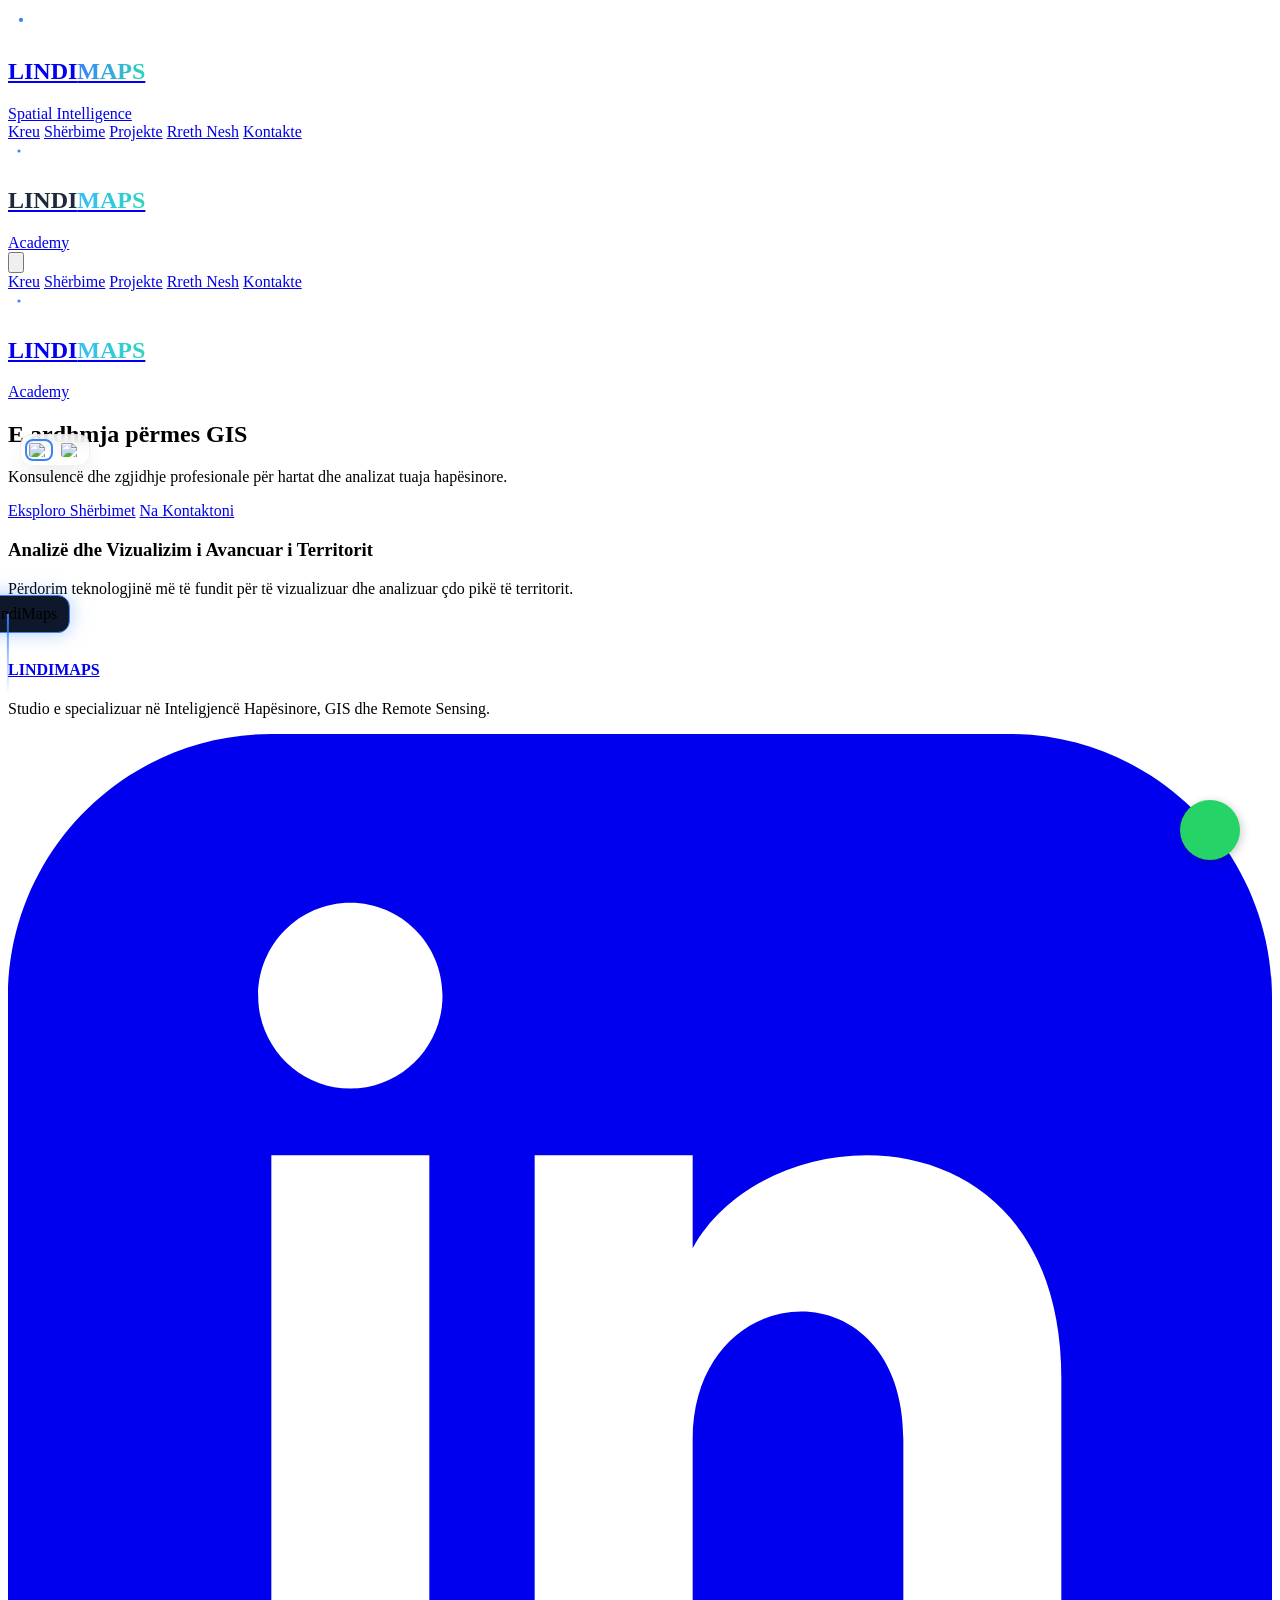
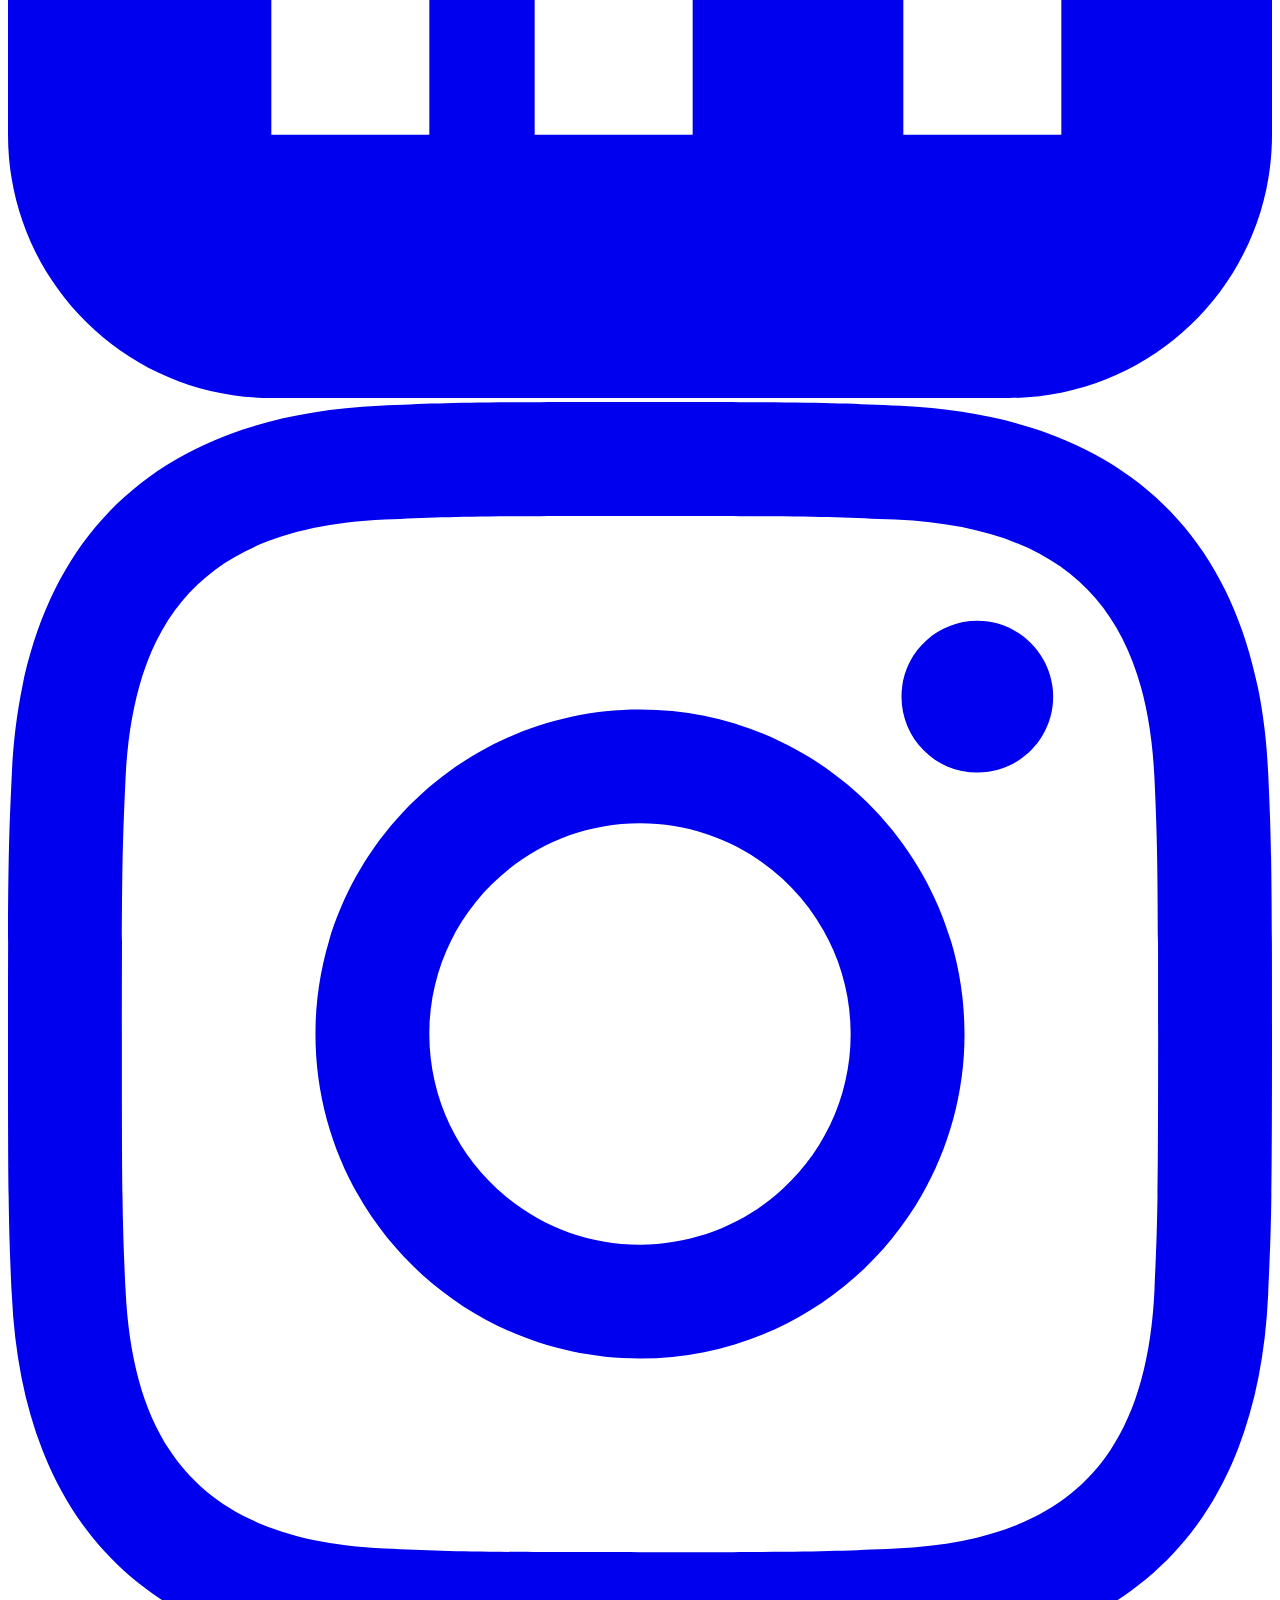
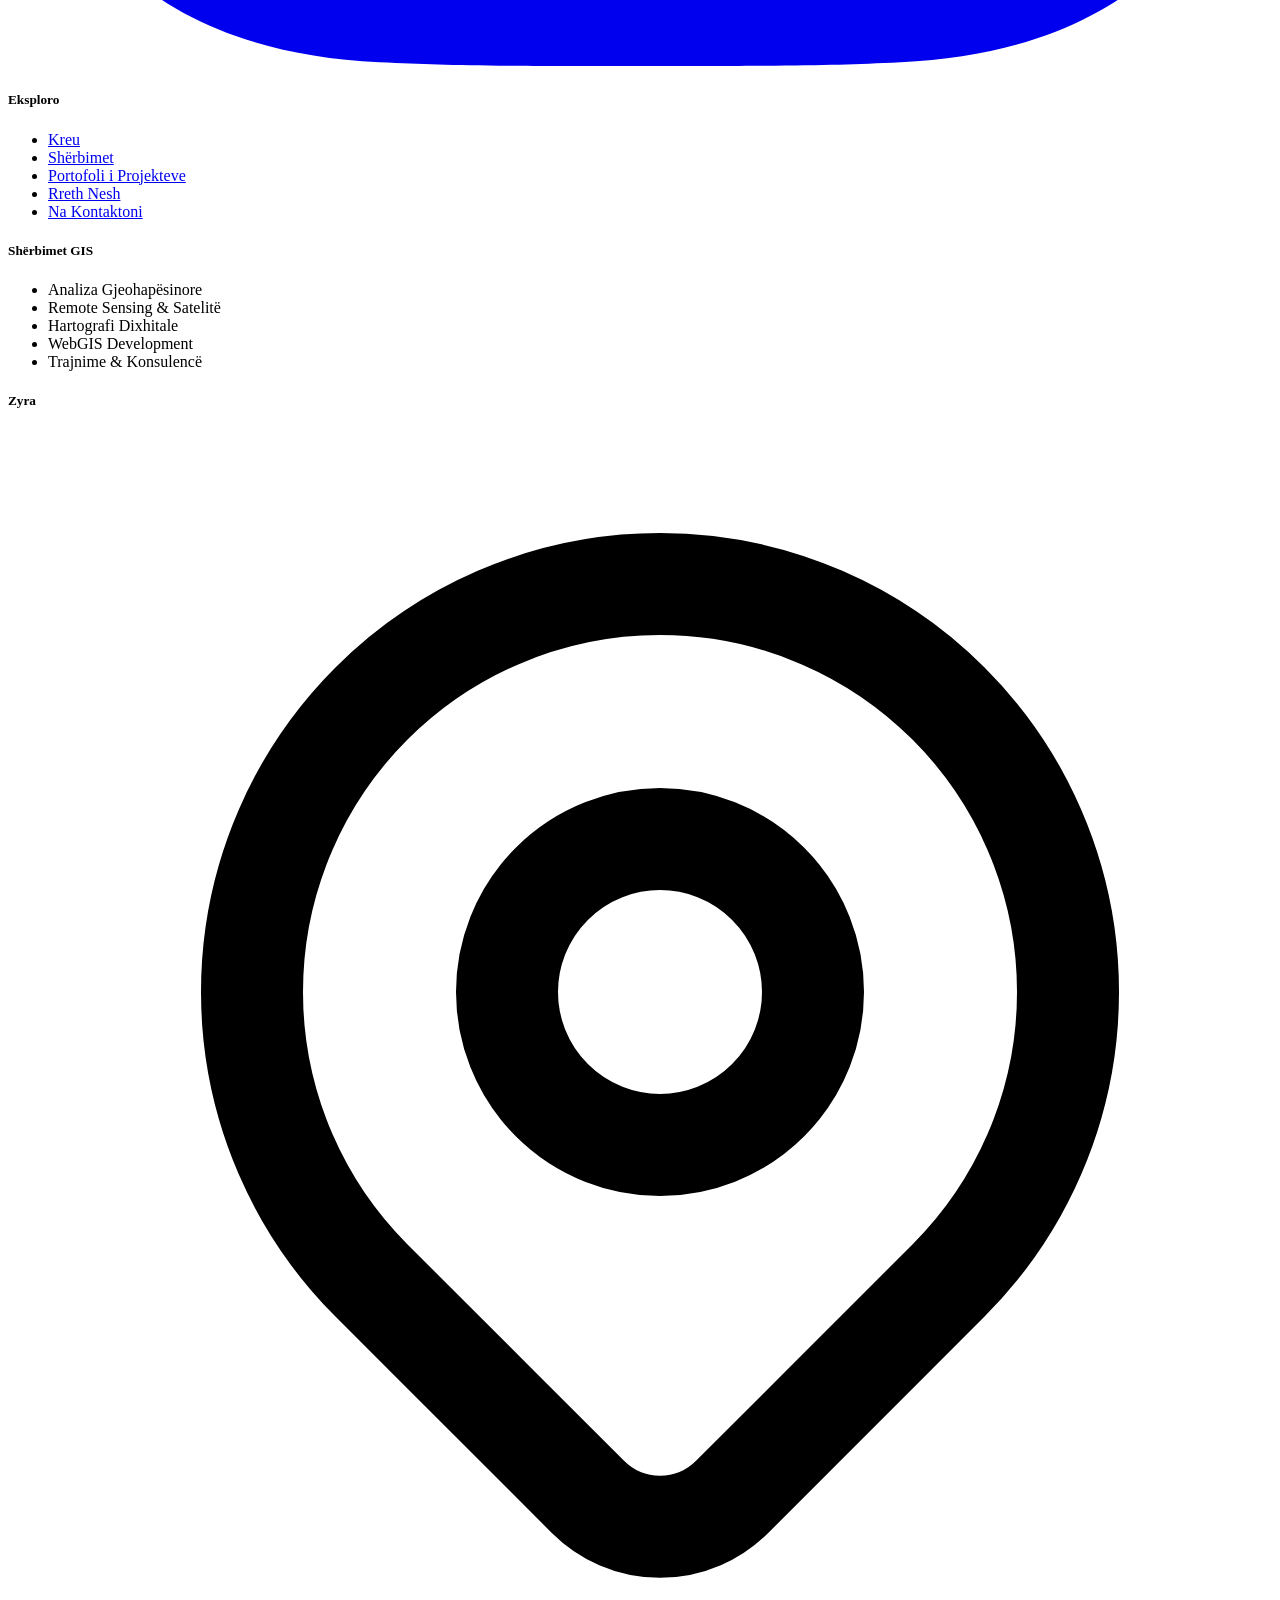
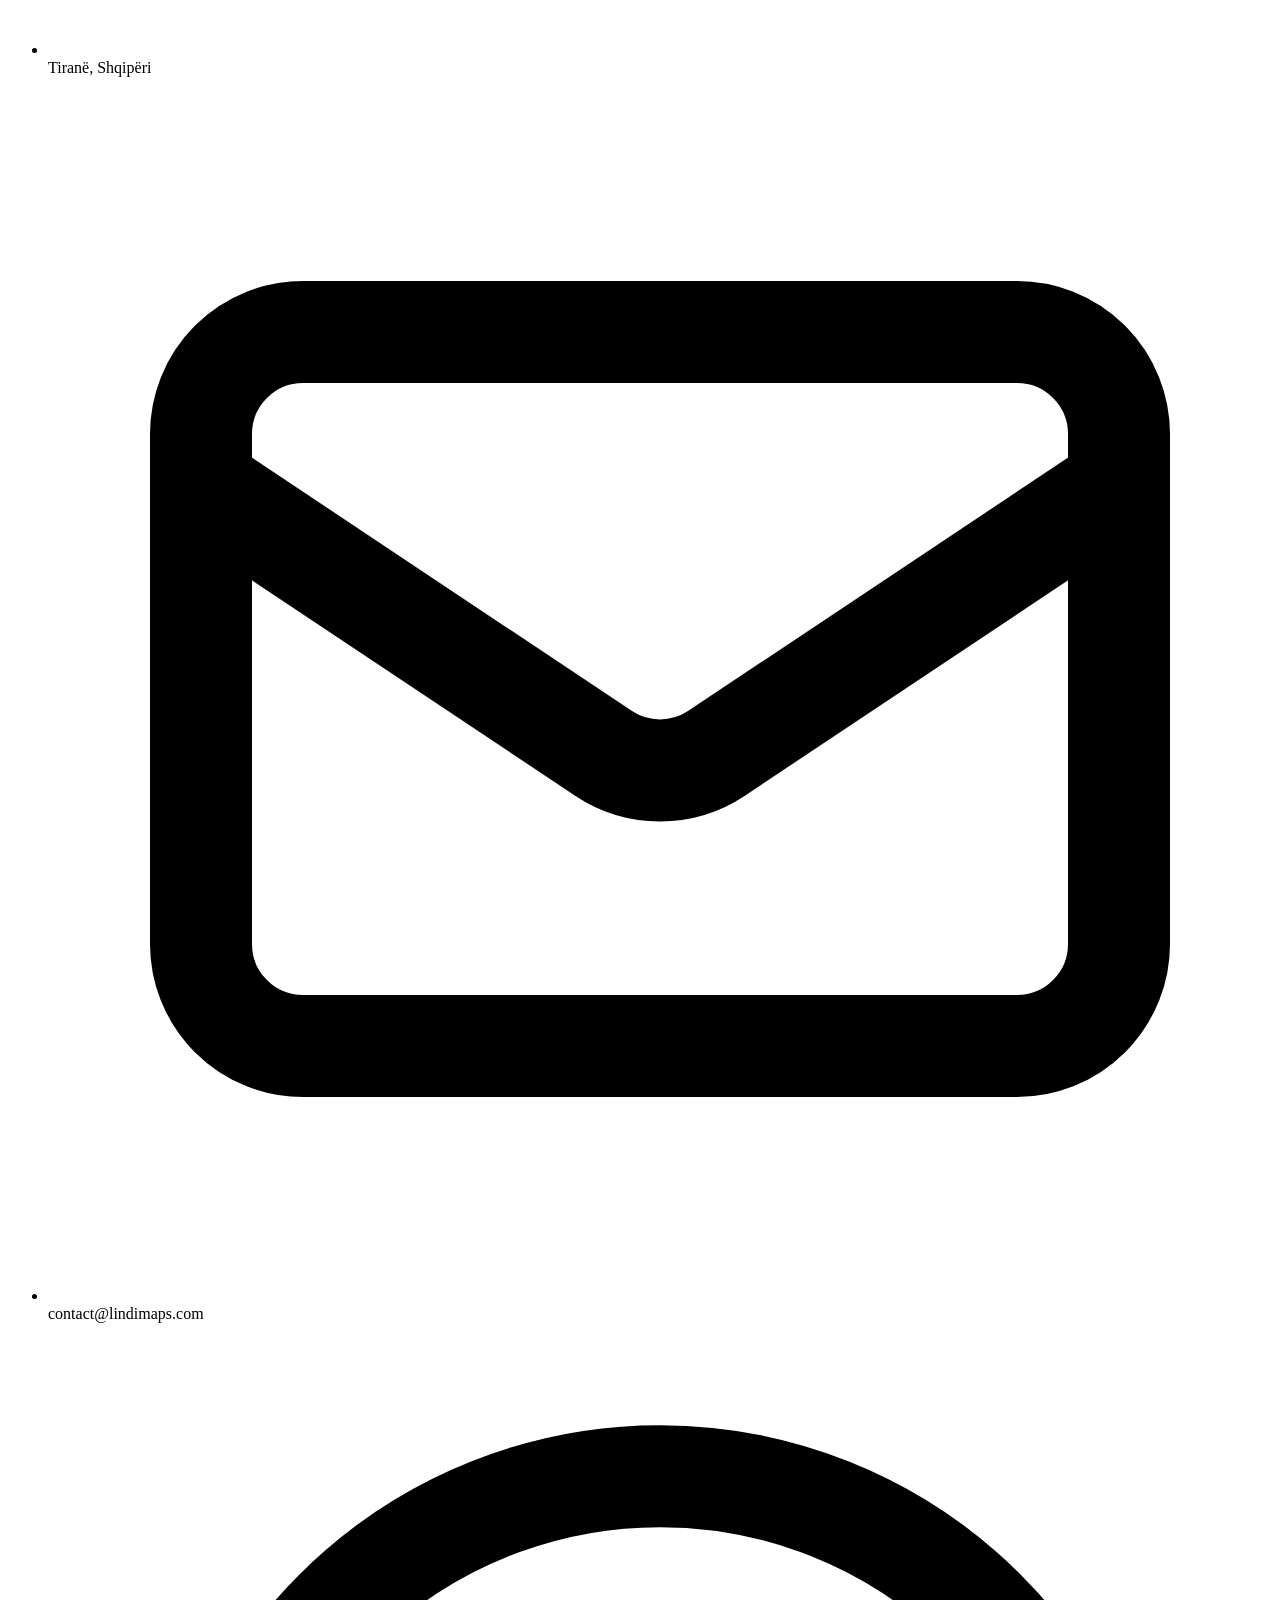
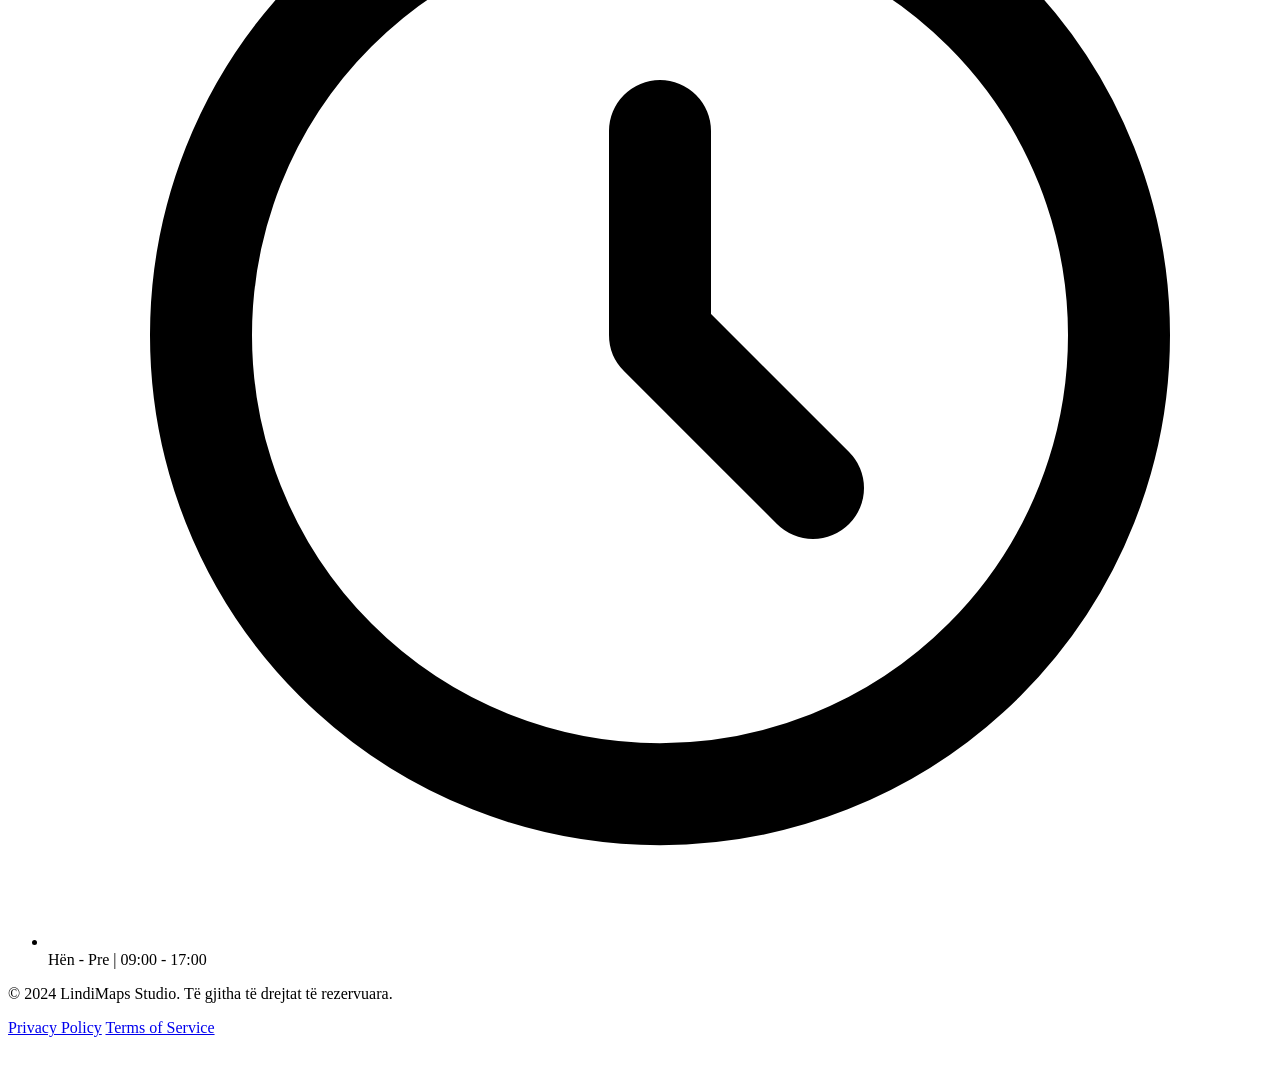
==== commit fae34508: "Implement floating WhatsApp button Added a floating WhatsApp button with styles and functionality." ====
--- a/index.html
+++ b/index.html
@@ -143,6 +143,52 @@
             background: linear-gradient(to right, #38bdf8, #2dd4bf);
             -webkit-background-clip: text;
             -webkit-text-fill-color: transparent;
+        }
+    </style>
+    
+     <style>
+        /* Stili për butonin lundrues */
+        .whatsapp-float {
+            position: fixed;
+            width: 60px;
+            height: 60px;
+            bottom: 40px;
+            right: 40px;
+            background-color: #25d366;
+            color: #FFF;
+            border-radius: 50px;
+            text-align: center;
+            font-size: 30px;
+            box-shadow: 2px 2px 10px rgba(0,0,0,0.2);
+            z-index: 1000;
+            display: flex;
+            align-items: center;
+            justify-content: center;
+            text-decoration: none;
+            transition: all 0.3s ease;
+        }
+
+        /* Efekti kur kalon miun sipër */
+        .whatsapp-float:hover {
+            background-color: #128C7E;
+            transform: scale(1.1);
+            color: white;
+        }
+
+        /* Imazhi i ikonës brenda butonit */
+        .whatsapp-float i {
+            margin-top: 2px;
+        }
+
+        /* Përshtatja për pajisje celulare */
+        @media screen and (max-width: 768px) {
+            .whatsapp-float {
+                width: 50px;
+                height: 50px;
+                bottom: 20px;
+                right: 20px;
+                font-size: 25px;
+            }
         }
     </style>
 </head>
@@ -413,5 +459,10 @@
             window.scrollTo({ top: 0, behavior: 'smooth' });
         });
     </script>
+    <!-- BUTONI I WHATSAPP -->
+    <!-- Zëvendësoni '3556XXXXXXXX' me numrin tuaj të telefonit (me kod shteti, pa +) -->
+    <a href="https://wa.me/355690000000?text=Përshëndetje! Kam një pyetje." class="whatsapp-float" target="_blank">
+        <i class="fab fa-whatsapp"></i>
+    </a>
 </body>
 </html>
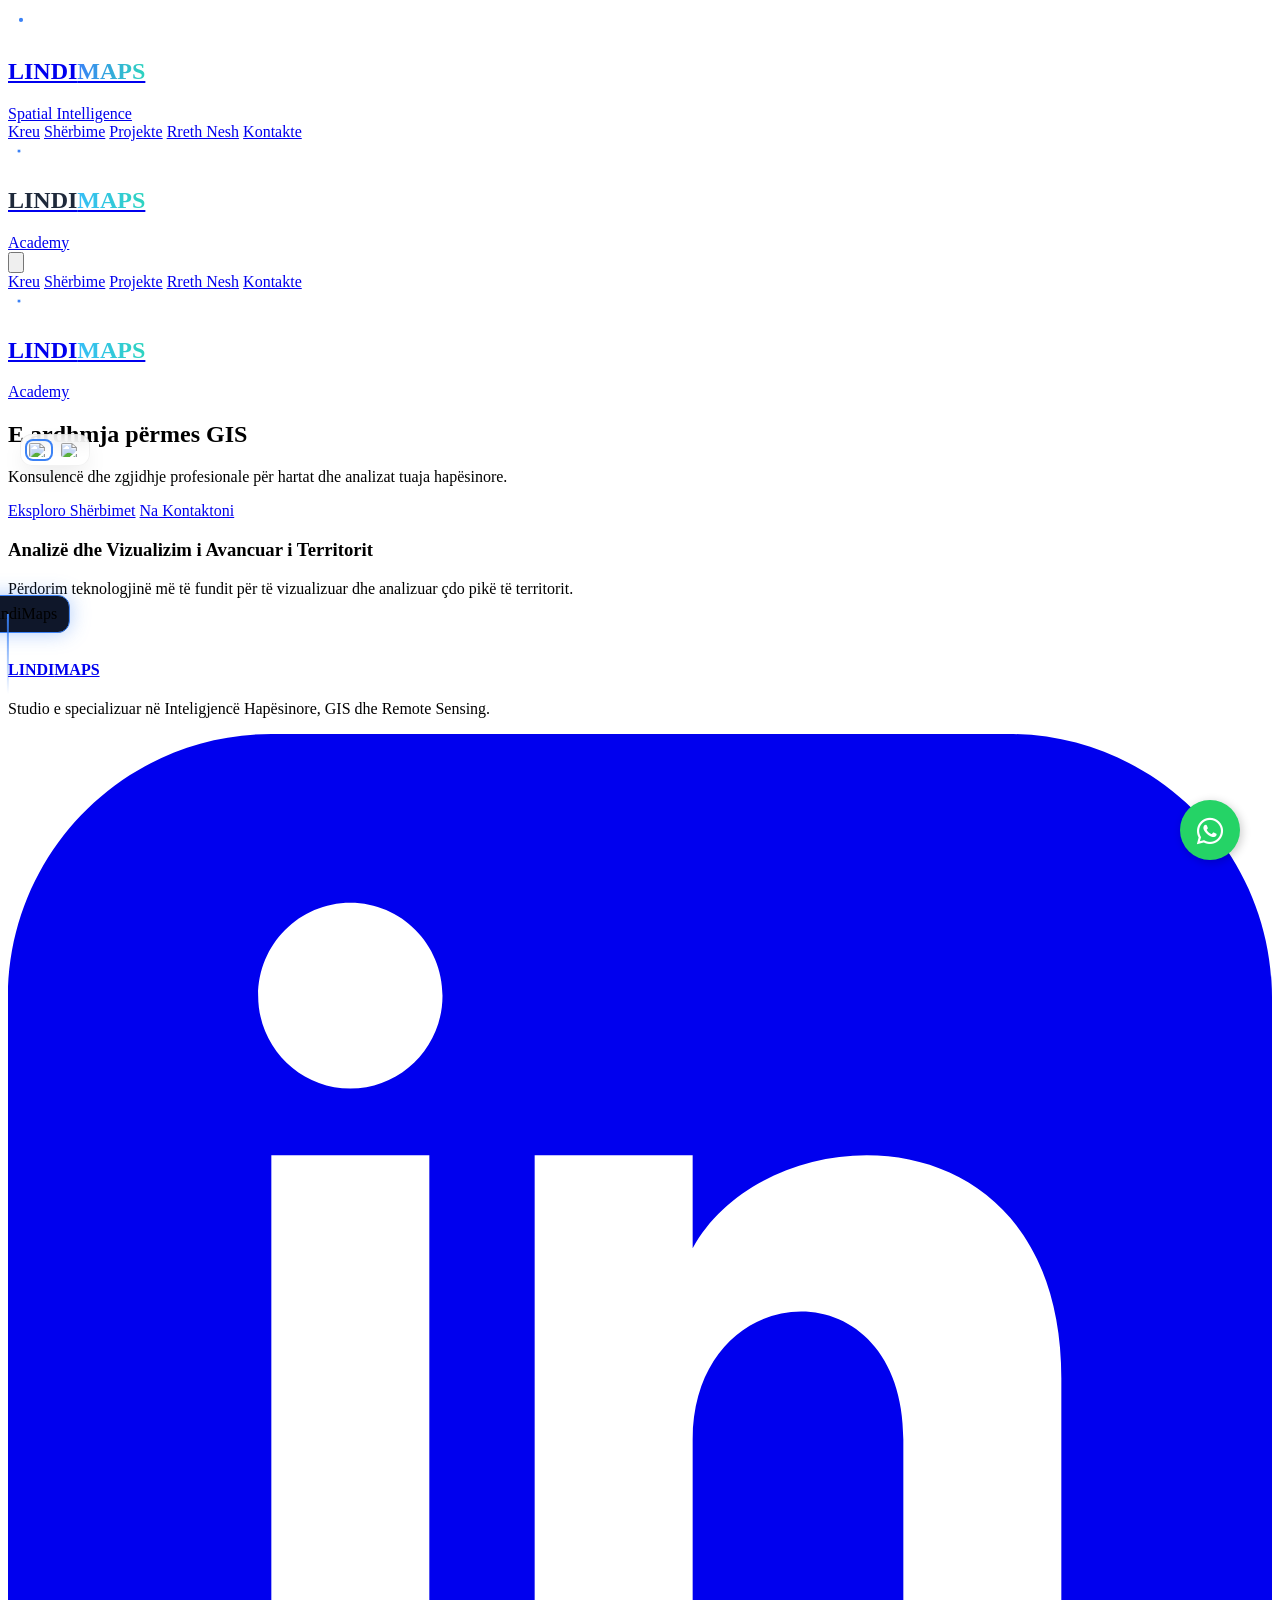
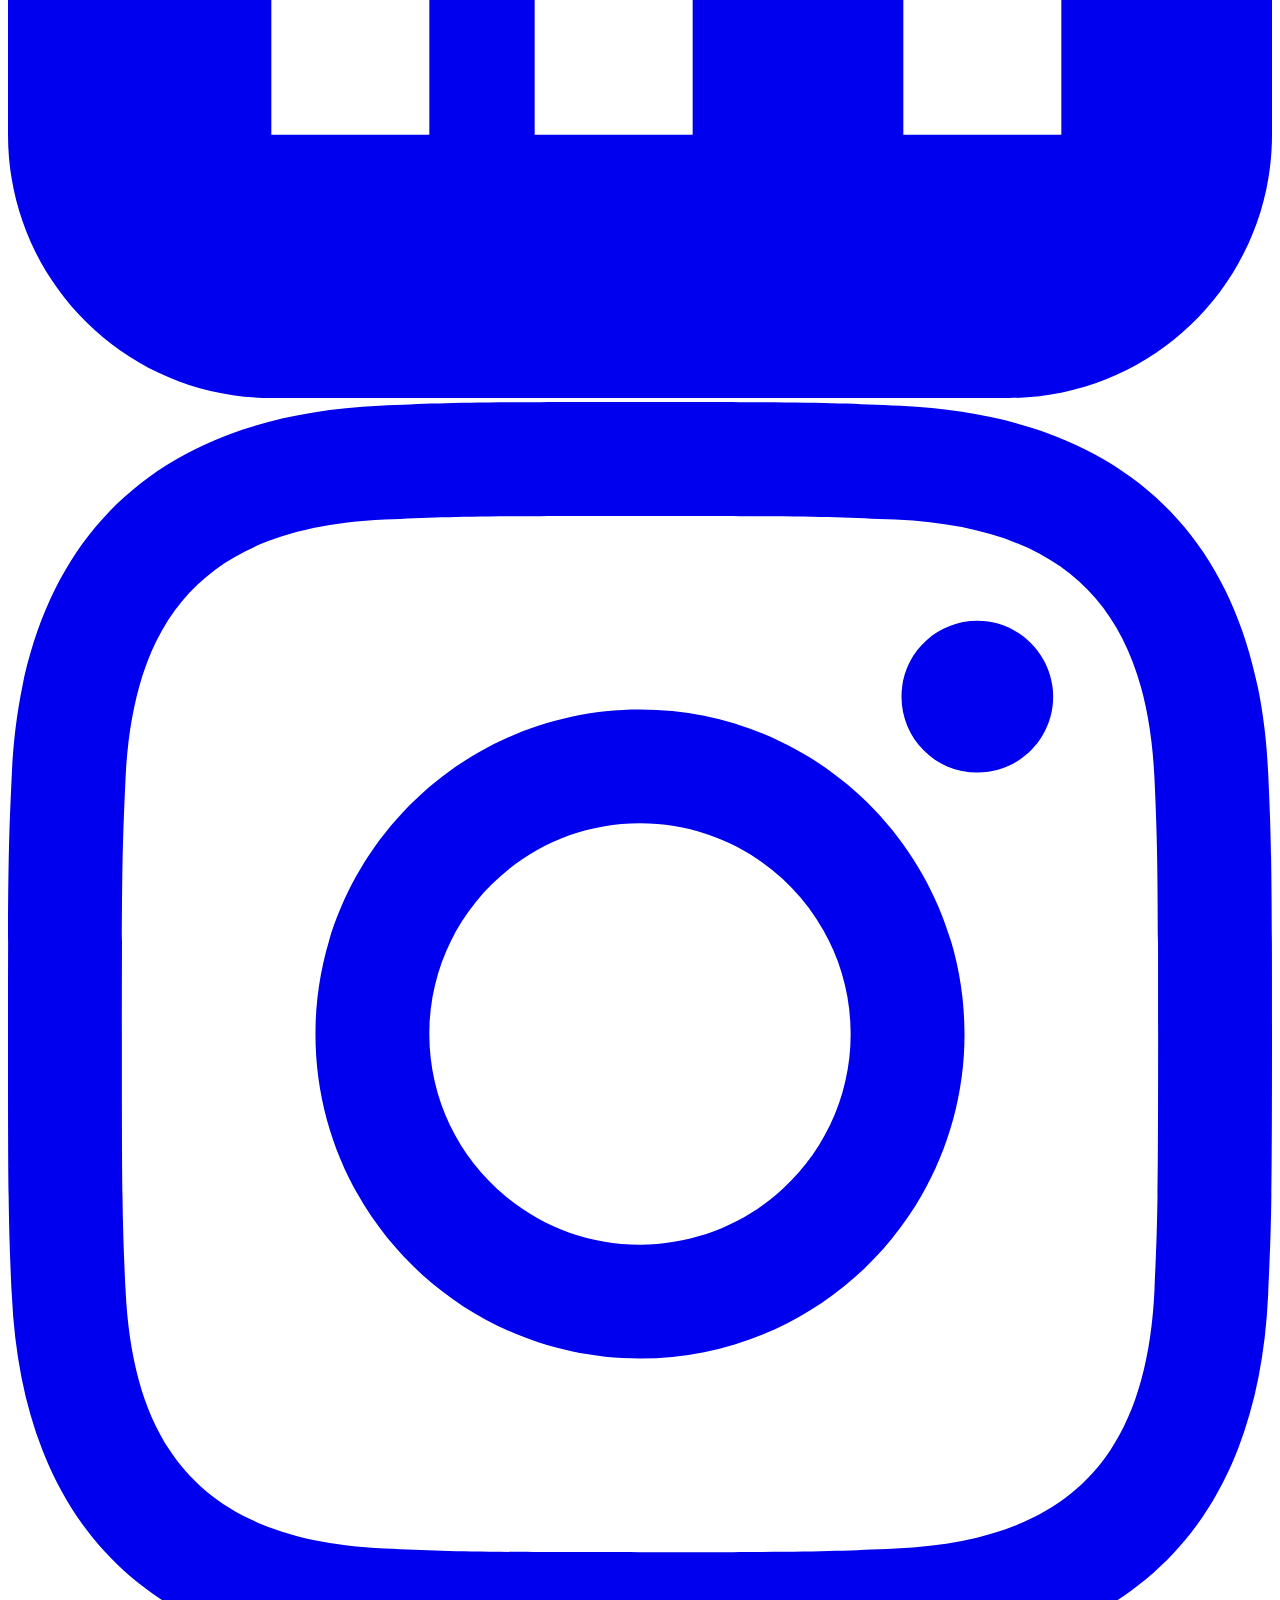
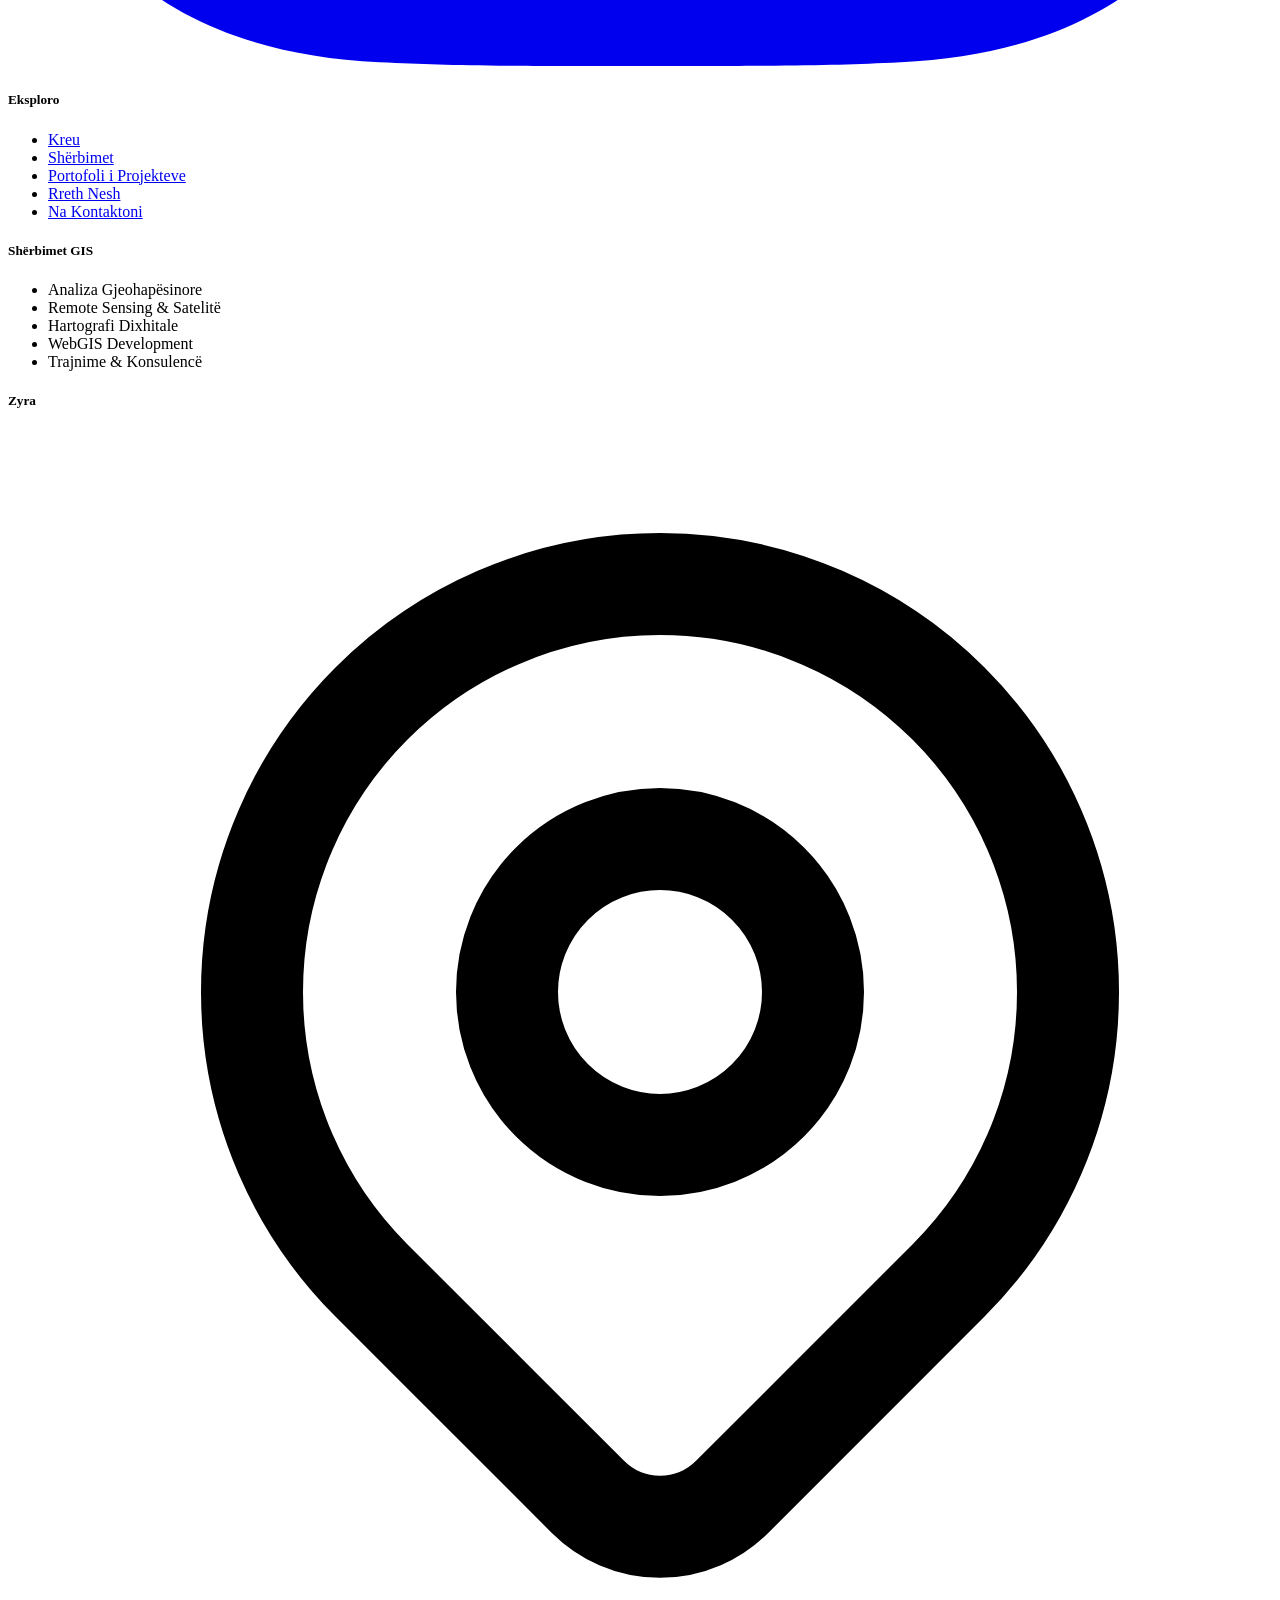
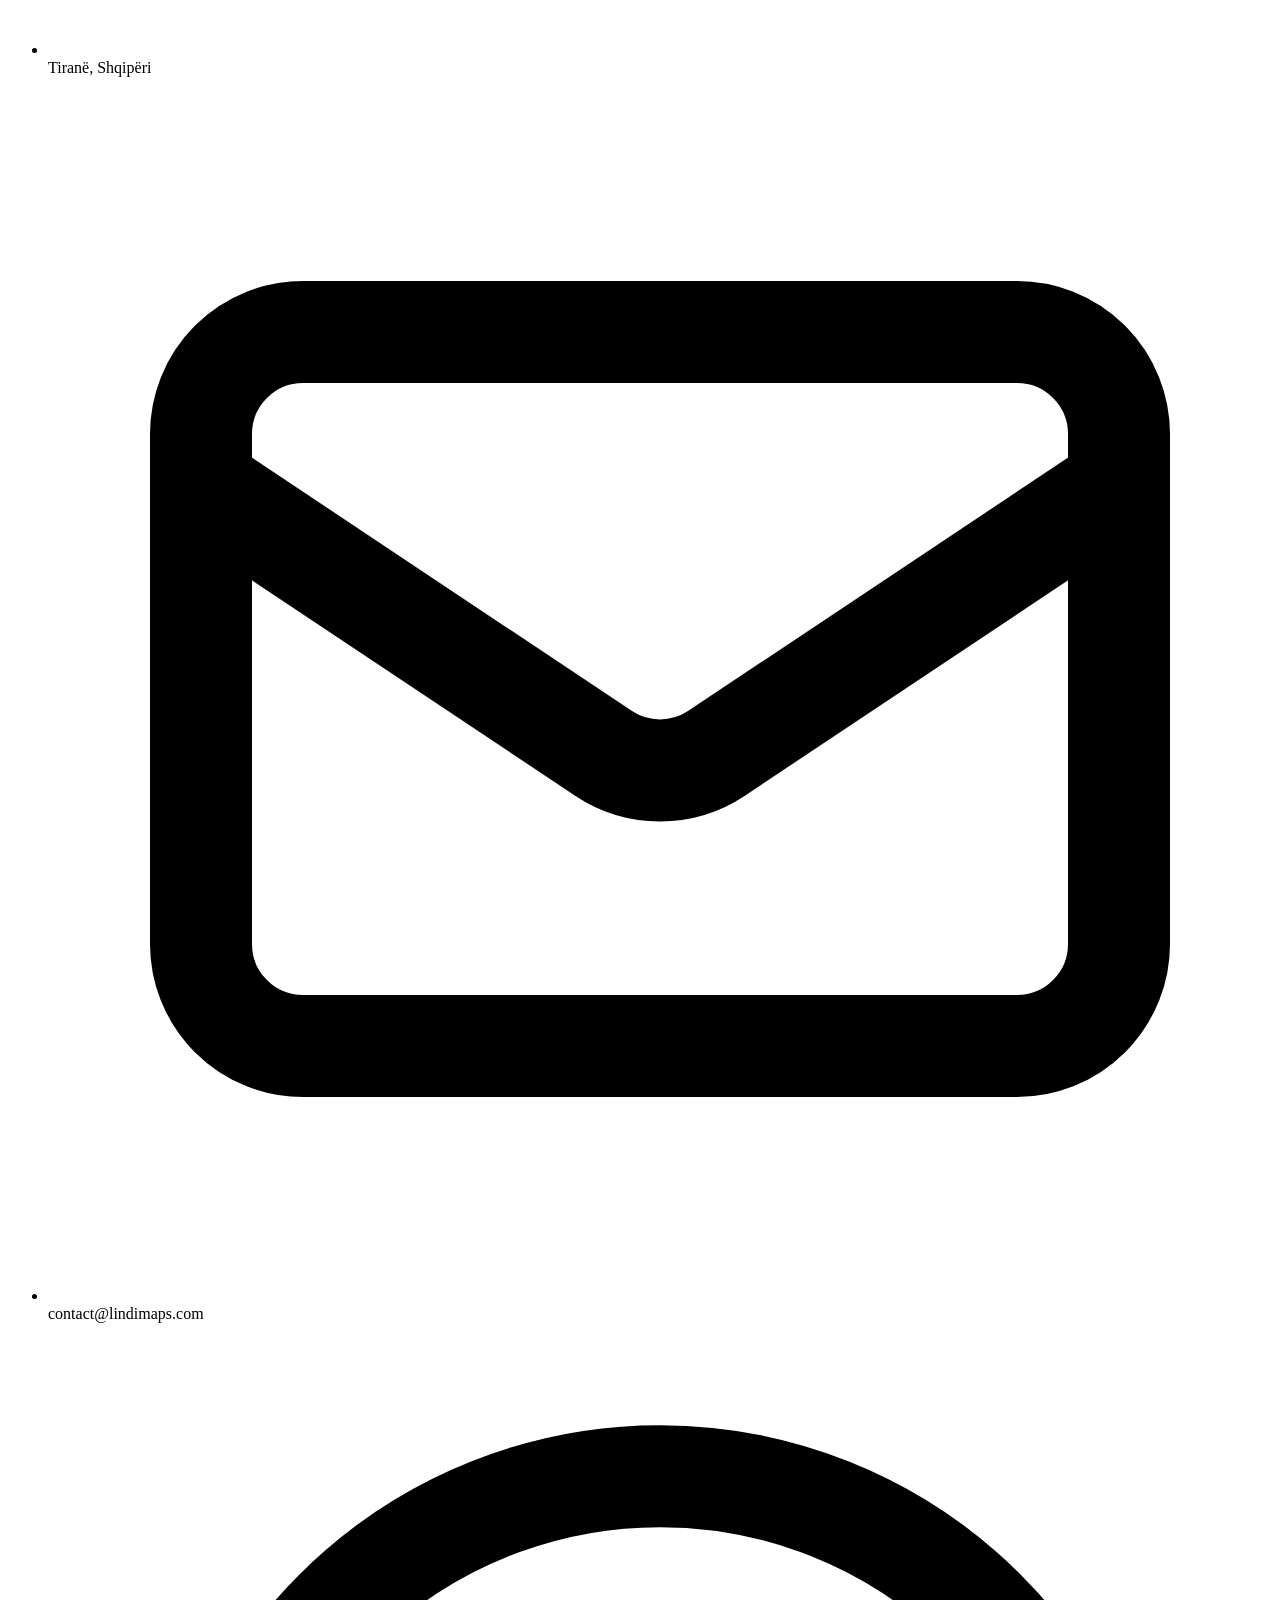
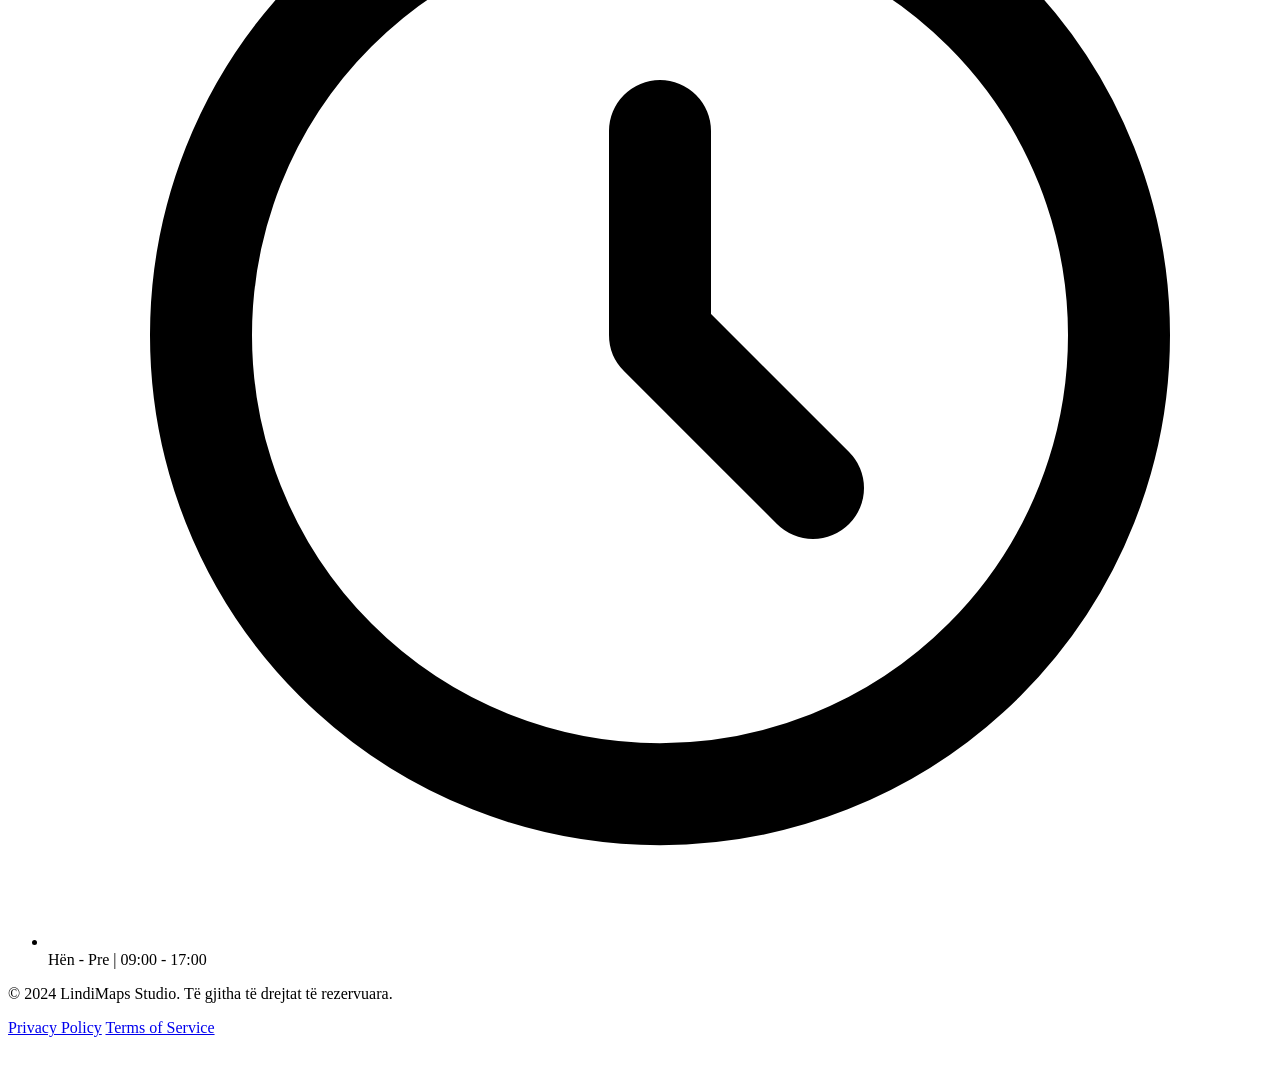
==== commit 28e96b44: "Implement smooth scroll and back-to-top button Added smooth scrolling behavior and a back-to-top but" ====
--- a/index.html
+++ b/index.html
@@ -7,6 +7,8 @@
     <link rel="canonical" href="https://lindimaps.com/" />
     <script src="https://cdn.tailwindcss.com"></script>
     <link rel="stylesheet" href="https://unpkg.com/leaflet@1.9.4/dist/leaflet.css" />
+    <!-- Importojmë ikonat nga Font Awesome -->
+    <link rel="stylesheet" href="https://cdnjs.cloudflare.com/ajax/libs/font-awesome/6.0.0/css/all.min.css">
     <style>
         .hero-bg { background-image: url('https://images.unsplash.com/photo-1451187580459-43490279c0fa?auto=format&fit=crop&w=1920&q=80'); }
         .logo-gradient { background: linear-gradient(to right, #3b82f6, #2dd4bf); -webkit-background-clip: text; -webkit-text-fill-color: transparent; }
@@ -189,6 +191,55 @@
                 right: 20px;
                 font-size: 25px;
             }
+        }
+    </style>
+  <style>
+        /* Scroll i lëmuar */
+        html {
+            scroll-behavior: smooth;
+        }
+
+        /* Stilimi i ikonës si buton */
+        #backToTopBtn {
+            display: none; /* Fshihet fillimisht */
+            position: fixed;
+            bottom: 40px; 
+            left: 50%; 
+            transform: translateX(-50%); 
+            z-index: 99;
+            transition: all 0.4s ease;
+            cursor: pointer;
+            color: #9ca3af; /* Ngjyrë gri e lehtë */
+        }
+
+        /* Efekti i vezullimit (Glow) */
+        .glow-effect {
+            filter: drop-shadow(0 0 0px rgba(255, 255, 255, 0));
+            animation: pulseGlow 3s infinite ease-in-out;
+        }
+
+        @keyframes pulseGlow {
+            0% { filter: drop-shadow(0 0 2px rgba(0, 0, 0, 0.05)); opacity: 0.6; }
+            50% { filter: drop-shadow(0 0 8px rgba(0, 0, 0, 0.15)); opacity: 1; }
+            100% { filter: drop-shadow(0 0 2px rgba(0, 0, 0, 0.05)); opacity: 0.6; }
+        }
+
+        #backToTopBtn:hover {
+            color: #000;
+            transform: translateX(-50%) translateY(-5px) scale(1.1);
+        }
+
+        /* Shfaqja me animacion */
+        .show-btn {
+            display: flex !important;
+            align-items: center;
+            justify-content: center;
+            animation: fadeIn 0.6s ease-out forwards;
+        }
+
+        @keyframes fadeIn {
+            from { opacity: 0; transform: translateX(-50%) translateY(20px); }
+            to { opacity: 1; transform: translateX(-50%) translateY(0); }
         }
     </style>
 </head>
@@ -464,5 +515,46 @@
     <a href="https://wa.me/355690000000?text=Përshëndetje! Kam një pyetje." class="whatsapp-float" target="_blank">
         <i class="fab fa-whatsapp"></i>
     </a>
+      <div 
+        id="backToTopBtn" 
+        onclick="scrollToTop()"
+        class="glow-effect"
+        title="Kthehu lart"
+    >
+        <svg xmlns="http://www.w3.org/2000/svg" class="h-10 w-16" fill="none" viewBox="0 0 24 24" stroke="currentColor">
+            <path stroke-linecap="round" stroke-linejoin="round" stroke-width="1" d="M5 15l7-7 7 7" />
+        </svg>
+    </div>
+
+    </script>
+     <div 
+        id="backToTopBtn" 
+        onclick="scrollToTop()"
+        class="glow-effect"
+        title="Kthehu lart"
+    >
+        <svg xmlns="http://www.w3.org/2000/svg" class="h-10 w-16" fill="none" viewBox="0 0 24 24" stroke="currentColor">
+            <path stroke-linecap="round" stroke-linejoin="round" stroke-width="1" d="M5 15l7-7 7 7" />
+        </svg>
+    </div>
+
+    <script>
+        const mybutton = document.getElementById("backToTopBtn");
+
+        window.onscroll = function() {
+            if (document.body.scrollTop > 400 || document.documentElement.scrollTop > 400) {
+                mybutton.classList.add("show-btn");
+            } else {
+                mybutton.classList.remove("show-btn");
+            }
+        };
+
+        function scrollToTop() {
+            window.scrollTo({
+                top: 0,
+                behavior: 'smooth'
+            });
+        }
+    </script>
 </body>
 </html>
